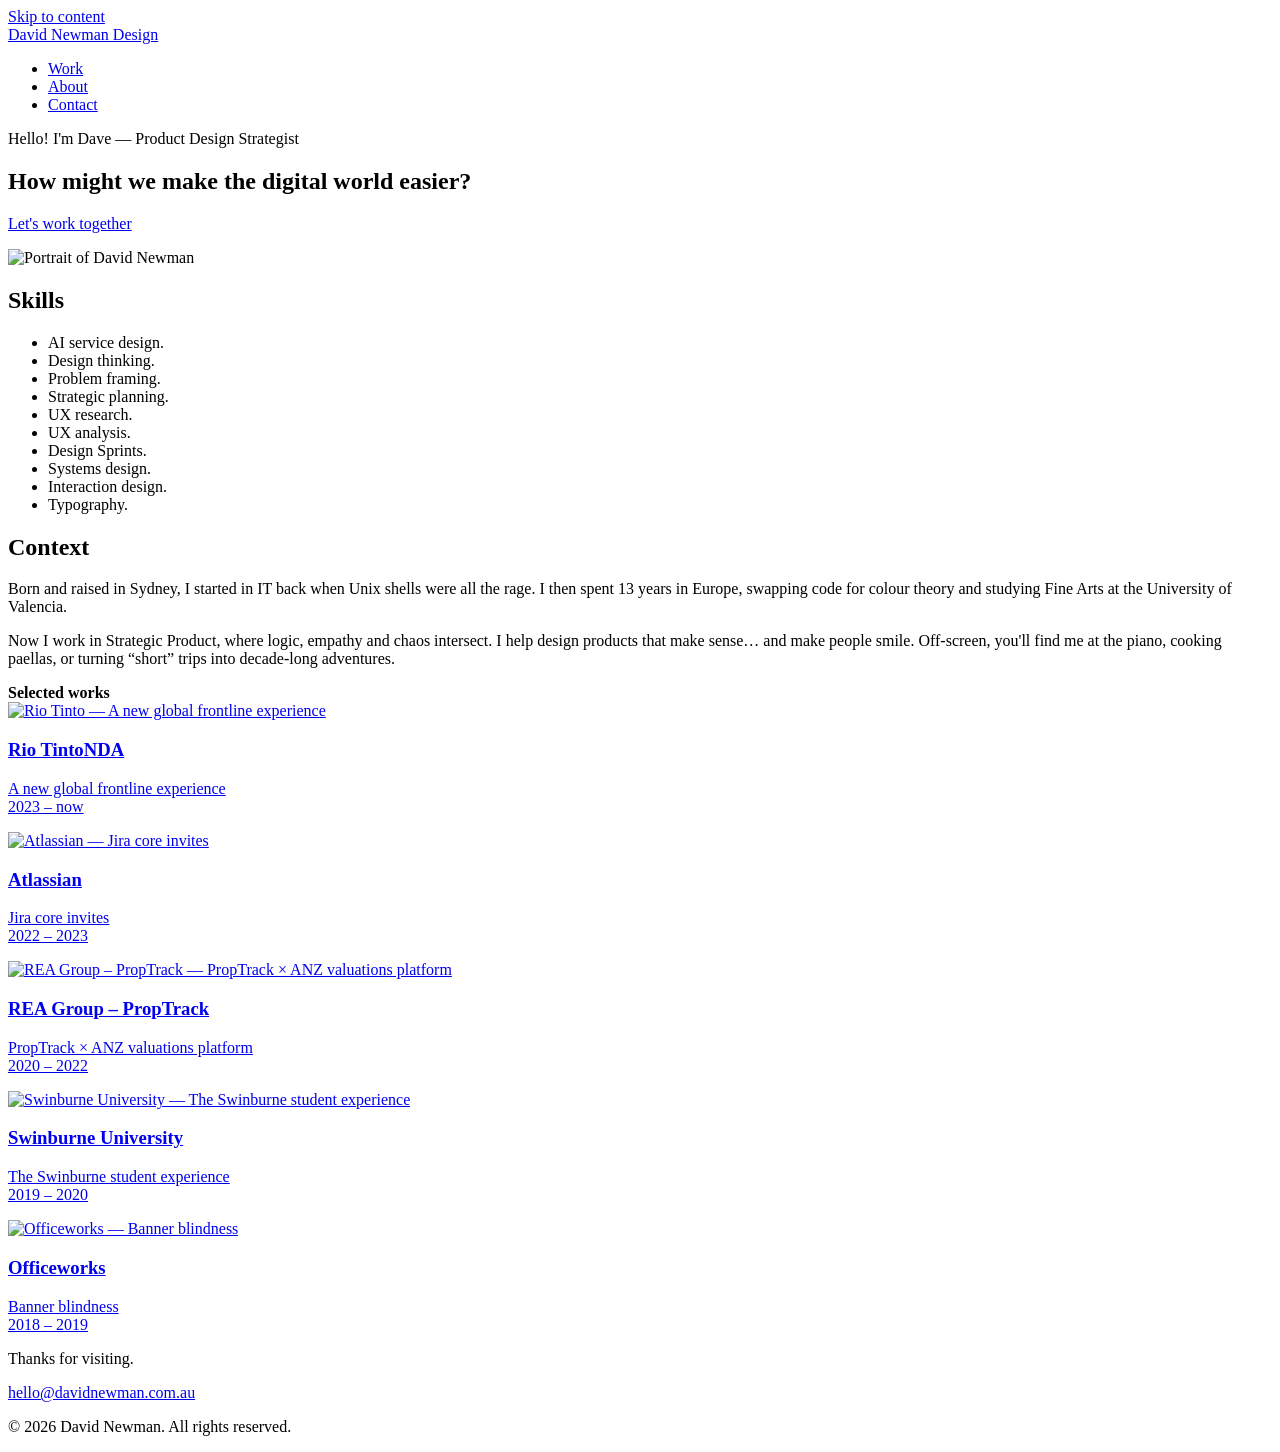
==== index.html @ 9a83dd1d "Add site root files" ====
<!doctype html>
<html lang="en-AU" class="no-js">
<head>
  <meta charset="utf-8">
  <meta name="viewport" content="width=device-width, initial-scale=1">
  <title>David Newman Design — Product Design Strategist</title>
  <meta name="description" content="Senior Product Designer specialising in complex platforms, enterprise systems and large-scale digital products.">
  <link rel="canonical" href="https://davidnewman.com.au/">
  <meta property="og:type" content="website">
  <meta property="og:title" content="David Newman Design — Product Design Strategist">
  <meta property="og:description" content="Senior Product Designer specialising in complex platforms, enterprise systems and large-scale digital products.">
  <meta property="og:url" content="https://davidnewman.com.au/">
  <meta property="og:image" content="https://davidnewman.com.au/assets/img/og-default.jpg">
  <meta name="twitter:card" content="summary_large_image">
  <meta name="theme-color" content="#ffffff">
  <link rel="manifest" href="/manifest.webmanifest">
  <link rel="icon" href="/assets/icons/favicon.svg" type="image/svg+xml">
  <link rel="apple-touch-icon" href="/assets/icons/icon-192.png">
  <link rel="preload" href="/assets/fonts/CircularStd-Medium.woff2" as="font" type="font/woff2" crossorigin>
  <link rel="stylesheet" href="/assets/css/styles.css">
  <script src="/assets/js/main.js" defer></script>
</head>
<body>
  <a class="skip-link" href="#main">Skip to content</a>
  <header class="site-header">
    <div class="container site-header__inner">
      <a class="brand" href="/">David Newman Design</a>
      <nav class="nav" aria-label="Main">
        <ul>
        <li><a href="/work/">Work</a></li>
        <li><a href="/about/">About</a></li>
        <li><a href="/contact/">Contact</a></li>
        </ul>
      </nav>
    </div>
  </header>

  <main id="main">
    <section class="container home-hero">
      <p class="eyebrow">Hello! I'm Dave — Product Design Strategist</p>
      <h1 class="display">How might we make the digital world easier?</h1>
      <p class="home-hero__cta"><a class="cta" href="/contact/">Let's work together</a></p>
    </section>

    <section class="container section--tight">
      <div class="grid grid--aside">
        <div><img src="/assets/img/about/portrait.jpg" alt="Portrait of David Newman" loading="lazy" decoding="async" class="portrait"></div>
        <div class="grid grid--2">
          <div class="reveal">
            <h2 class="eyebrow">Skills</h2>
            <ul class="skills">
              <li>AI service design.</li><li>Design thinking.</li><li>Problem framing.</li><li>Strategic planning.</li>
              <li>UX research.</li><li>UX analysis.</li><li>Design Sprints.</li><li>Systems design.</li>
              <li>Interaction design.</li><li>Typography.</li>
            </ul>
          </div>
          <div class="reveal">
            <h2 class="eyebrow">Context</h2>
            <p class="lead">Born and raised in Sydney, I started in IT back when Unix shells were all the rage. I then spent 13 years in Europe, swapping code for colour theory and studying Fine Arts at the University of Valencia.</p>
            <p>Now I work in Strategic Product, where logic, empathy and chaos intersect. I help design products that make sense… and make people smile. Off-screen, you'll find me at the piano, cooking paellas, or turning “short” trips into decade-long adventures.</p>
          </div>
        </div>
      </div>
    </section>

    <section class="section section--inverse" aria-labelledby="selected">
      <div class="container">
        <h2 id="selected" class="display" style="font-size: var(--fs-xl); margin-bottom: var(--space-5);">Selected works</h2>
        <div class="cards">
          <a class="card reveal" href="/work/rio-tinto/">
            <div class="card__media"><img src="/assets/img/rio-tinto/cover.jpg" alt="Rio Tinto — A new global frontline experience" loading="lazy" decoding="async"></div>
            <div class="card__body">
              <h3 class="card__title">Rio Tinto<span class="badge">NDA</span></h3>
              <p class="card__meta">A new global frontline experience<br>2023 – now</p>
            </div>
          </a>
          <a class="card reveal" href="/work/atlassian/">
            <div class="card__media"><img src="/assets/img/atlassian/cover.jpg" alt="Atlassian — Jira core invites" loading="lazy" decoding="async"></div>
            <div class="card__body">
              <h3 class="card__title">Atlassian</h3>
              <p class="card__meta">Jira core invites<br>2022 – 2023</p>
            </div>
          </a>
          <a class="card reveal" href="/work/proptrack/">
            <div class="card__media"><img src="/assets/img/proptrack/cover.jpg" alt="REA Group – PropTrack — PropTrack × ANZ valuations platform" loading="lazy" decoding="async"></div>
            <div class="card__body">
              <h3 class="card__title">REA Group – PropTrack</h3>
              <p class="card__meta">PropTrack × ANZ valuations platform<br>2020 – 2022</p>
            </div>
          </a>
          <a class="card reveal" href="/work/swinburne/">
            <div class="card__media"><img src="/assets/img/swinburne/cover.jpg" alt="Swinburne University — The Swinburne student experience" loading="lazy" decoding="async"></div>
            <div class="card__body">
              <h3 class="card__title">Swinburne University</h3>
              <p class="card__meta">The Swinburne student experience<br>2019 – 2020</p>
            </div>
          </a>
          <a class="card reveal" href="/work/officeworks/">
            <div class="card__media"><img src="/assets/img/officeworks/cover.jpg" alt="Officeworks — Banner blindness" loading="lazy" decoding="async"></div>
            <div class="card__body">
              <h3 class="card__title">Officeworks</h3>
              <p class="card__meta">Banner blindness<br>2018 – 2019</p>
            </div>
          </a>
        </div>
      </div>
    </section>

  </main>

  <footer class="site-footer">
    <div class="container site-footer__inner">
      <p>Thanks for visiting.</p>
      <p><a href="mailto:hello@davidnewman.com.au">hello@davidnewman.com.au</a></p>
      <p>© <span data-year>2026</span> David Newman. All rights reserved.</p>
    </div>
  </footer>
</body>
</html>
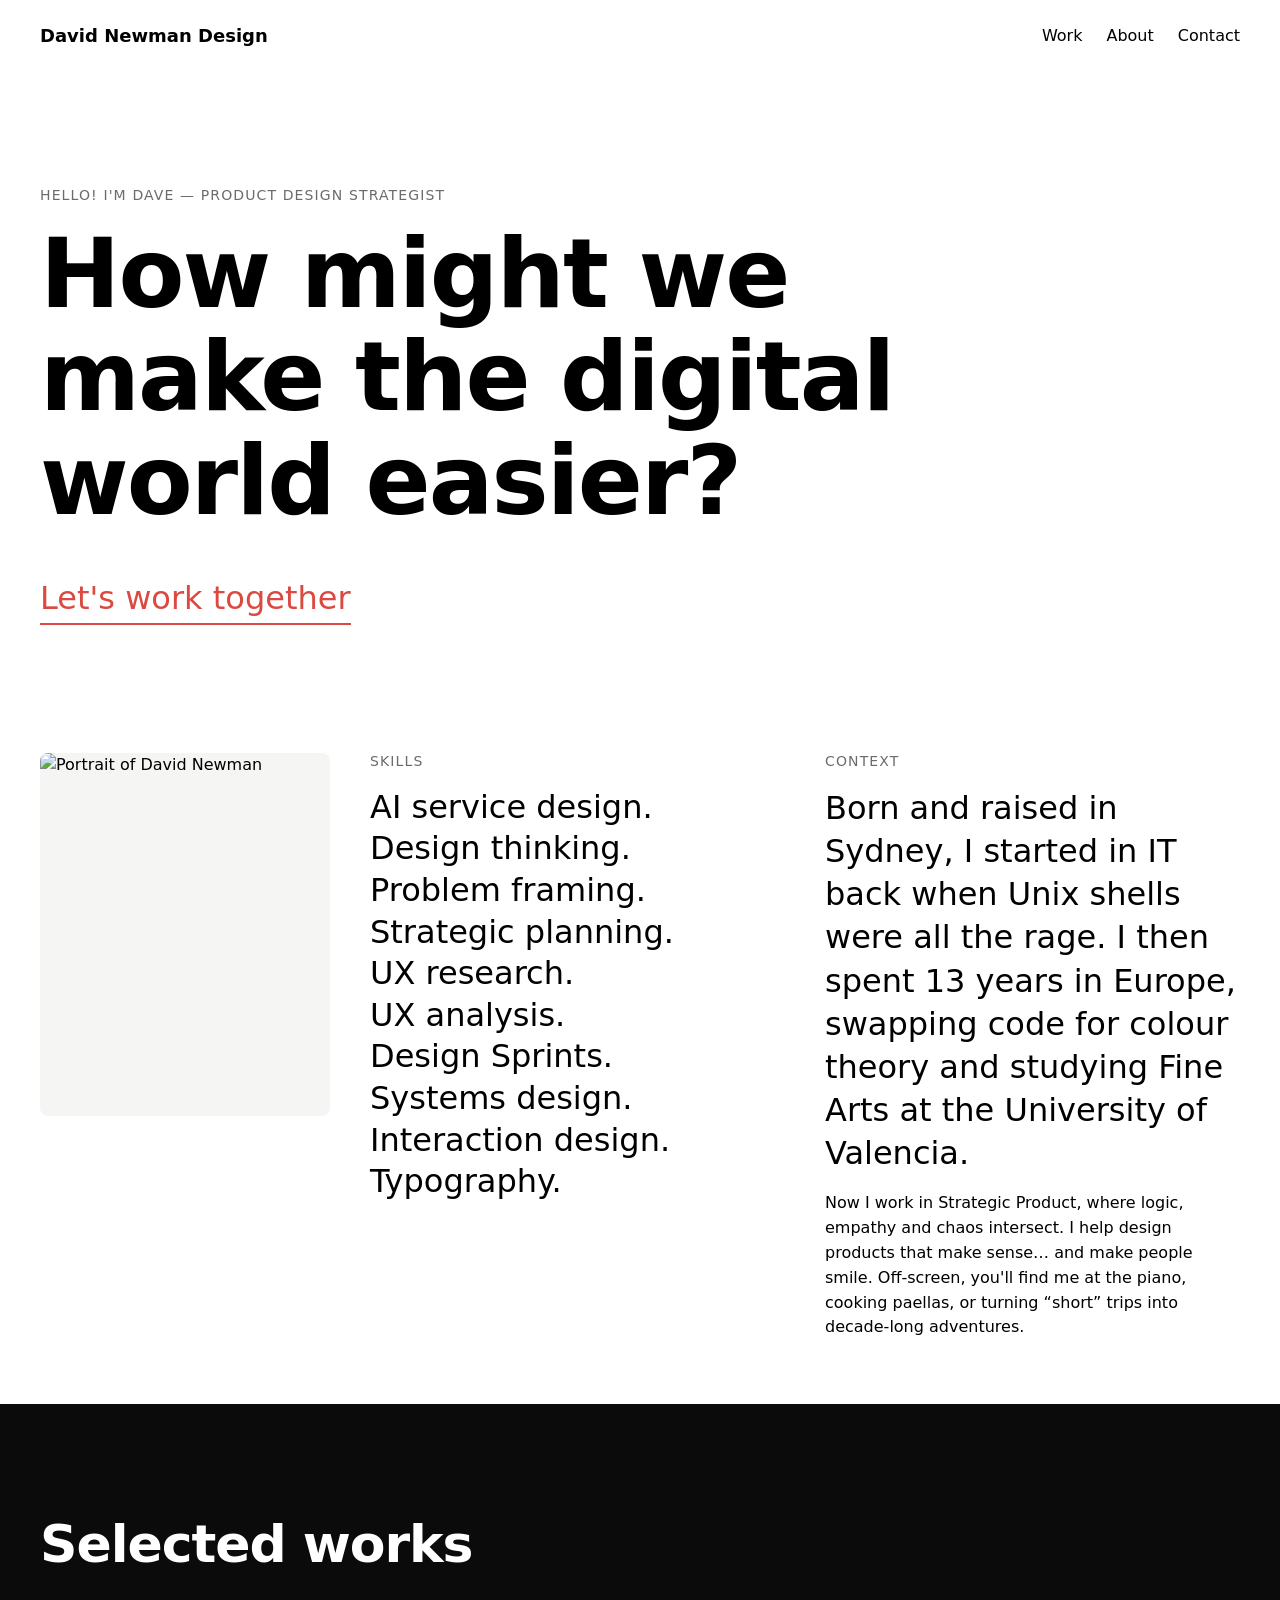
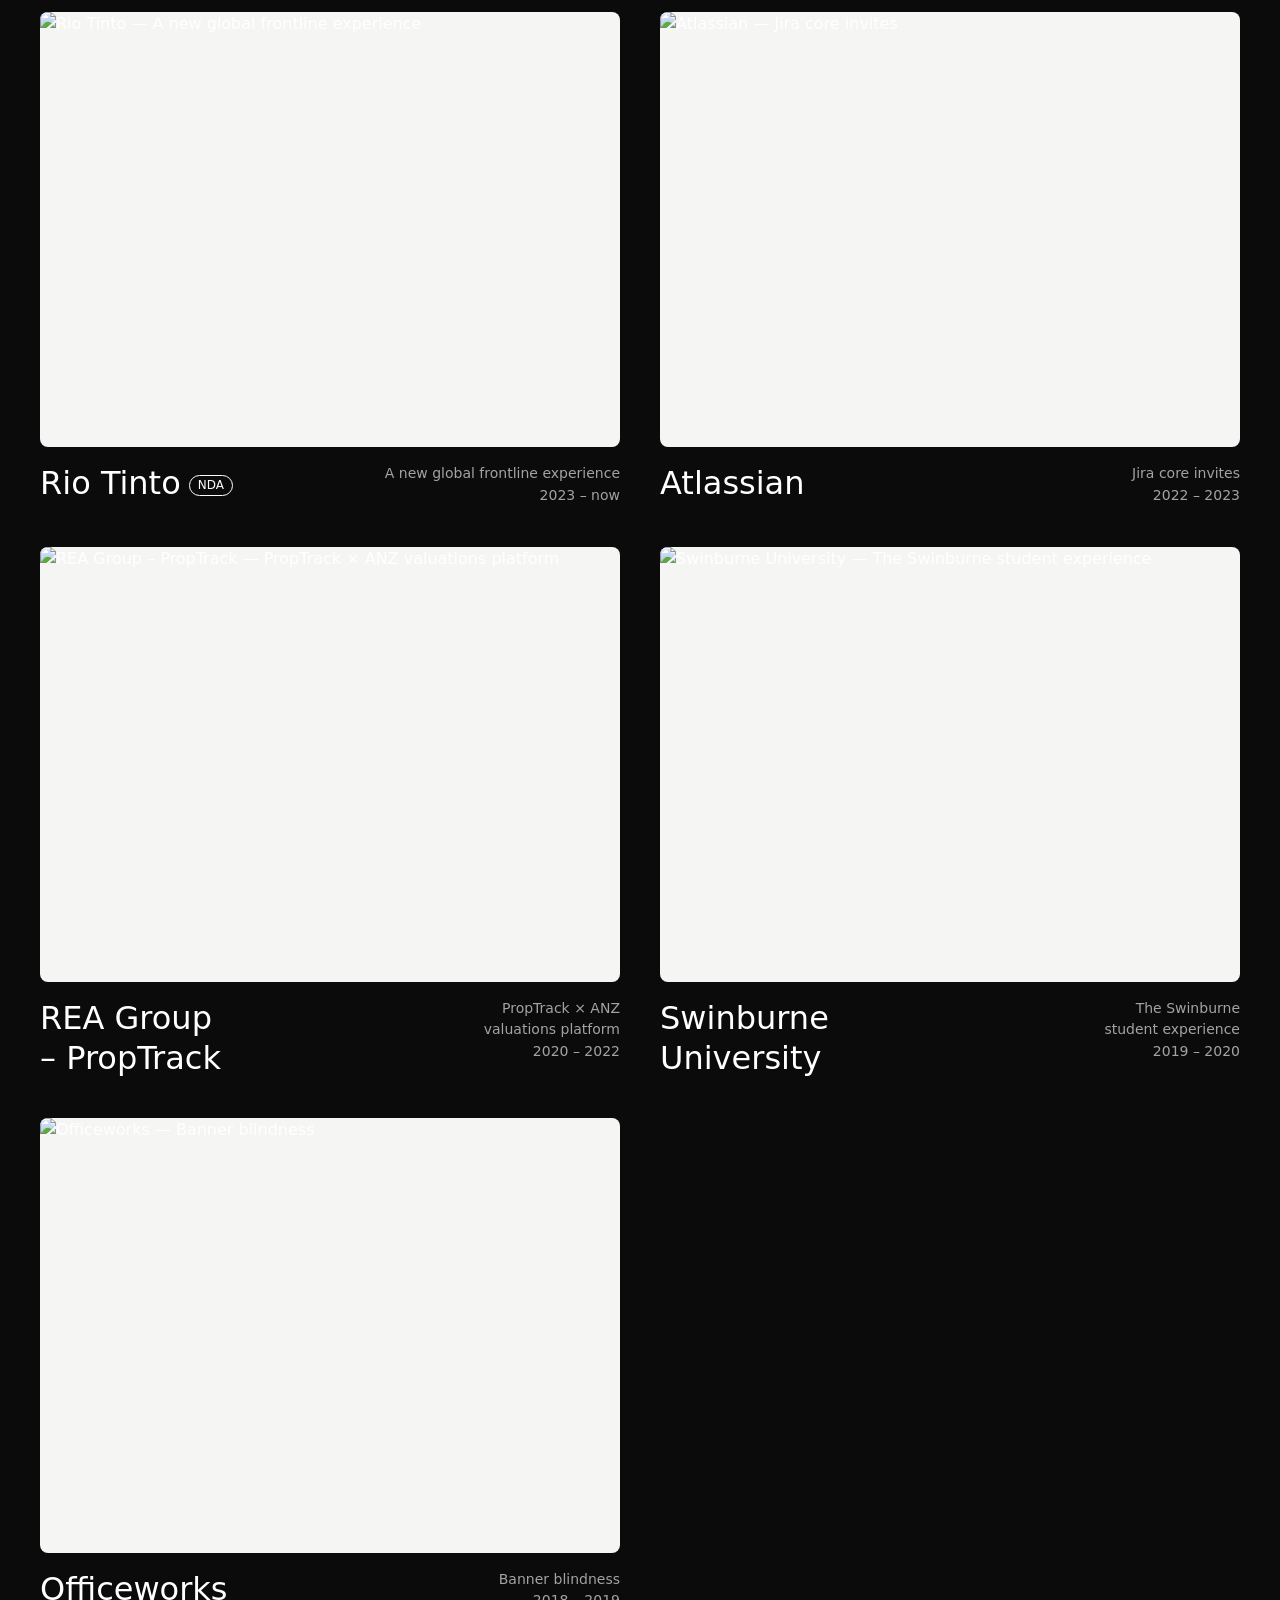
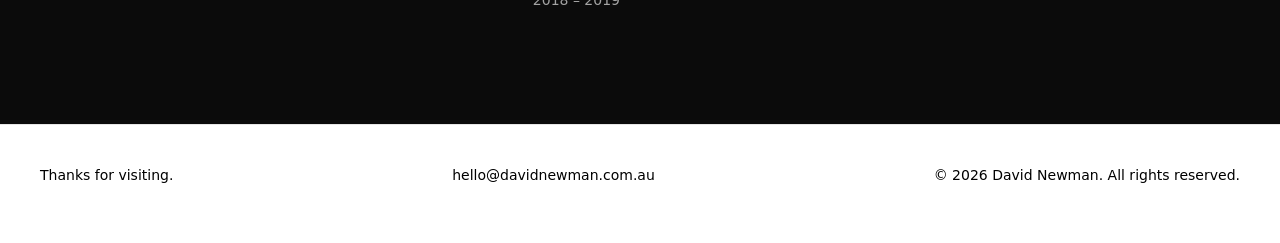
==== commit ec7931a5: "Relative paths for GitHub Pages (root files)" ====
--- a/index.html
+++ b/index.html
@@ -13,23 +13,23 @@
   <meta property="og:image" content="https://davidnewman.com.au/assets/img/og-default.jpg">
   <meta name="twitter:card" content="summary_large_image">
   <meta name="theme-color" content="#ffffff">
-  <link rel="manifest" href="/manifest.webmanifest">
-  <link rel="icon" href="/assets/icons/favicon.svg" type="image/svg+xml">
-  <link rel="apple-touch-icon" href="/assets/icons/icon-192.png">
-  <link rel="preload" href="/assets/fonts/CircularStd-Medium.woff2" as="font" type="font/woff2" crossorigin>
-  <link rel="stylesheet" href="/assets/css/styles.css">
-  <script src="/assets/js/main.js" defer></script>
+  <link rel="manifest" href="./manifest.webmanifest">
+  <link rel="icon" href="./assets/icons/favicon.svg" type="image/svg+xml">
+  <link rel="apple-touch-icon" href="./assets/icons/icon-192.png">
+  <link rel="preload" href="./assets/fonts/CircularStd-Medium.woff2" as="font" type="font/woff2" crossorigin>
+  <link rel="stylesheet" href="./assets/css/styles.css">
+  <script src="./assets/js/main.js" defer></script>
 </head>
 <body>
   <a class="skip-link" href="#main">Skip to content</a>
   <header class="site-header">
     <div class="container site-header__inner">
-      <a class="brand" href="/">David Newman Design</a>
+      <a class="brand" href="./">David Newman Design</a>
       <nav class="nav" aria-label="Main">
         <ul>
-        <li><a href="/work/">Work</a></li>
-        <li><a href="/about/">About</a></li>
-        <li><a href="/contact/">Contact</a></li>
+        <li><a href="./work/">Work</a></li>
+        <li><a href="./about/">About</a></li>
+        <li><a href="./contact/">Contact</a></li>
         </ul>
       </nav>
     </div>
@@ -39,12 +39,12 @@
     <section class="container home-hero">
       <p class="eyebrow">Hello! I'm Dave — Product Design Strategist</p>
       <h1 class="display">How might we make the digital world easier?</h1>
-      <p class="home-hero__cta"><a class="cta" href="/contact/">Let's work together</a></p>
+      <p class="home-hero__cta"><a class="cta" href="./contact/">Let's work together</a></p>
     </section>
 
     <section class="container section--tight">
       <div class="grid grid--aside">
-        <div><img src="/assets/img/about/portrait.jpg" alt="Portrait of David Newman" loading="lazy" decoding="async" class="portrait"></div>
+        <div><img src="./assets/img/about/portrait.jpg" alt="Portrait of David Newman" loading="lazy" decoding="async" class="portrait"></div>
         <div class="grid grid--2">
           <div class="reveal">
             <h2 class="eyebrow">Skills</h2>
@@ -67,36 +67,36 @@
       <div class="container">
         <h2 id="selected" class="display" style="font-size: var(--fs-xl); margin-bottom: var(--space-5);">Selected works</h2>
         <div class="cards">
-          <a class="card reveal" href="/work/rio-tinto/">
-            <div class="card__media"><img src="/assets/img/rio-tinto/cover.jpg" alt="Rio Tinto — A new global frontline experience" loading="lazy" decoding="async"></div>
+          <a class="card reveal" href="./work/rio-tinto/">
+            <div class="card__media"><img src="./assets/img/rio-tinto/cover.jpg" alt="Rio Tinto — A new global frontline experience" loading="lazy" decoding="async"></div>
             <div class="card__body">
               <h3 class="card__title">Rio Tinto<span class="badge">NDA</span></h3>
               <p class="card__meta">A new global frontline experience<br>2023 – now</p>
             </div>
           </a>
-          <a class="card reveal" href="/work/atlassian/">
-            <div class="card__media"><img src="/assets/img/atlassian/cover.jpg" alt="Atlassian — Jira core invites" loading="lazy" decoding="async"></div>
+          <a class="card reveal" href="./work/atlassian/">
+            <div class="card__media"><img src="./assets/img/atlassian/cover.jpg" alt="Atlassian — Jira core invites" loading="lazy" decoding="async"></div>
             <div class="card__body">
               <h3 class="card__title">Atlassian</h3>
               <p class="card__meta">Jira core invites<br>2022 – 2023</p>
             </div>
           </a>
-          <a class="card reveal" href="/work/proptrack/">
-            <div class="card__media"><img src="/assets/img/proptrack/cover.jpg" alt="REA Group – PropTrack — PropTrack × ANZ valuations platform" loading="lazy" decoding="async"></div>
+          <a class="card reveal" href="./work/proptrack/">
+            <div class="card__media"><img src="./assets/img/proptrack/cover.jpg" alt="REA Group – PropTrack — PropTrack × ANZ valuations platform" loading="lazy" decoding="async"></div>
             <div class="card__body">
               <h3 class="card__title">REA Group – PropTrack</h3>
               <p class="card__meta">PropTrack × ANZ valuations platform<br>2020 – 2022</p>
             </div>
           </a>
-          <a class="card reveal" href="/work/swinburne/">
-            <div class="card__media"><img src="/assets/img/swinburne/cover.jpg" alt="Swinburne University — The Swinburne student experience" loading="lazy" decoding="async"></div>
+          <a class="card reveal" href="./work/swinburne/">
+            <div class="card__media"><img src="./assets/img/swinburne/cover.jpg" alt="Swinburne University — The Swinburne student experience" loading="lazy" decoding="async"></div>
             <div class="card__body">
               <h3 class="card__title">Swinburne University</h3>
               <p class="card__meta">The Swinburne student experience<br>2019 – 2020</p>
             </div>
           </a>
-          <a class="card reveal" href="/work/officeworks/">
-            <div class="card__media"><img src="/assets/img/officeworks/cover.jpg" alt="Officeworks — Banner blindness" loading="lazy" decoding="async"></div>
+          <a class="card reveal" href="./work/officeworks/">
+            <div class="card__media"><img src="./assets/img/officeworks/cover.jpg" alt="Officeworks — Banner blindness" loading="lazy" decoding="async"></div>
             <div class="card__body">
               <h3 class="card__title">Officeworks</h3>
               <p class="card__meta">Banner blindness<br>2018 – 2019</p>
--- a/assets/css/styles.css
+++ b/assets/css/styles.css
@@ -0,0 +1,240 @@
+/* ==========================================================================
+   David Newman Design — styles
+   1. Fonts  2. Tokens  3. Base  4. Layout  5. Components  6. Pages  7. Motion
+   ========================================================================== */
+
+/* 1. Fonts ---------------------------------------------------------------- */
+@font-face { font-family: "CircularStd"; src: url("/assets/fonts/CircularStd-Book.woff2") format("woff2"); font-weight: 400; font-style: normal; font-display: swap; }
+@font-face { font-family: "CircularStd"; src: url("/assets/fonts/CircularStd-BookItalic.woff2") format("woff2"); font-weight: 400; font-style: italic; font-display: swap; }
+@font-face { font-family: "CircularStd"; src: url("/assets/fonts/CircularStd-Medium.woff2") format("woff2"); font-weight: 500; font-style: normal; font-display: swap; }
+@font-face { font-family: "CircularStd"; src: url("/assets/fonts/CircularStd-Bold.woff2") format("woff2"); font-weight: 700; font-style: normal; font-display: swap; }
+@font-face { font-family: "CircularStd"; src: url("/assets/fonts/CircularStd-Black.woff2") format("woff2"); font-weight: 900; font-style: normal; font-display: swap; }
+
+/* 2. Tokens --------------------------------------------------------------- */
+:root {
+  /* colour */
+  --color-bg: #ffffff;
+  --color-fg: #000000;
+  --color-muted: #6b6b6b;
+  --color-line: #e6e6e6;
+  --color-surface: #f5f5f4;
+  --color-inverse-bg: #0b0b0b;
+  --color-inverse-fg: #ffffff;
+  --color-accent: #db4a41;
+
+  /* type */
+  --font-sans: "CircularStd", ui-sans-serif, system-ui, -apple-system, "Segoe UI", Roboto, Helvetica, Arial, sans-serif;
+  --fs-xs: 0.875rem;
+  --fs-sm: 1rem;
+  --fs-md: clamp(1.125rem, 1rem + 0.4vw, 1.375rem);
+  --fs-lg: clamp(1.5rem, 1.2rem + 1vw, 2rem);
+  --fs-xl: clamp(2rem, 1.4rem + 2.4vw, 3.25rem);
+  --fs-display: clamp(2.75rem, 1.2rem + 6vw, 6.25rem);
+  --lh-tight: 1.08;
+  --lh-snug: 1.25;
+  --lh-body: 1.55;
+
+  /* space */
+  --space-1: 0.25rem;
+  --space-2: 0.5rem;
+  --space-3: 1rem;
+  --space-4: 1.5rem;
+  --space-5: 2.5rem;
+  --space-6: 4rem;
+  --space-7: clamp(4rem, 3rem + 5vw, 8rem);
+  --gutter: clamp(1rem, 0.5rem + 2.5vw, 2.5rem);
+  --max-width: 90rem;
+  --measure: 46rem;
+
+  /* shape & motion */
+  --radius: 0.5rem;
+  --ease-out: cubic-bezier(0.22, 1, 0.36, 1);
+  --dur: 600ms;
+}
+
+/* 3. Base ----------------------------------------------------------------- */
+*, *::before, *::after { box-sizing: border-box; }
+html { -webkit-text-size-adjust: 100%; text-size-adjust: 100%; scroll-behavior: smooth; }
+body {
+  margin: 0;
+  font-family: var(--font-sans);
+  font-size: var(--fs-sm);
+  line-height: var(--lh-body);
+  color: var(--color-fg);
+  background: var(--color-bg);
+  -webkit-font-smoothing: antialiased;
+}
+img, svg, video { display: block; max-width: 100%; height: auto; }
+img { background: var(--color-surface); }
+h1, h2, h3, h4 { margin: 0; font-weight: 500; line-height: var(--lh-snug); text-wrap: balance; }
+p { margin: 0 0 var(--space-3); text-wrap: pretty; }
+p:last-child { margin-bottom: 0; }
+a { color: inherit; text-underline-offset: 0.2em; }
+a:hover { color: var(--color-accent); }
+:focus-visible { outline: 2px solid var(--color-accent); outline-offset: 3px; }
+ul { padding-left: 1.2em; }
+
+.skip-link {
+  position: absolute; left: var(--space-3); top: -4rem; z-index: 100;
+  padding: var(--space-2) var(--space-3); background: var(--color-fg); color: var(--color-bg);
+}
+.skip-link:focus { top: var(--space-3); }
+.visually-hidden {
+  position: absolute !important; width: 1px; height: 1px; overflow: hidden;
+  clip: rect(0 0 0 0); white-space: nowrap;
+}
+
+/* 4. Layout --------------------------------------------------------------- */
+.container { width: 100%; max-width: var(--max-width); margin-inline: auto; padding-inline: var(--gutter); }
+.section { padding-block: var(--space-7); }
+.section--tight { padding-block: var(--space-6); }
+.section--inverse { background: var(--color-inverse-bg); color: var(--color-inverse-fg); }
+.grid { display: grid; gap: var(--space-5); }
+@media (min-width: 48rem) {
+  .grid--2 { grid-template-columns: repeat(2, 1fr); }
+  .grid--3 { grid-template-columns: repeat(3, 1fr); }
+  .grid--aside { grid-template-columns: minmax(12rem, 1fr) 3fr; }
+}
+.stack > * + * { margin-top: var(--space-4); }
+
+/* 5. Components ----------------------------------------------------------- */
+/* header */
+.site-header {
+  position: sticky; top: 0; z-index: 50;
+  background: color-mix(in srgb, var(--color-bg) 88%, transparent);
+  backdrop-filter: saturate(1.4) blur(10px);
+  border-bottom: 1px solid transparent;
+  transition: border-color 200ms;
+}
+.site-header.is-scrolled { border-bottom-color: var(--color-line); }
+.site-header__inner { display: flex; align-items: center; justify-content: space-between; min-height: 4.5rem; }
+.brand { font-weight: 700; text-decoration: none; font-size: 1.125rem; }
+.nav ul { display: flex; gap: var(--space-4); list-style: none; margin: 0; padding: 0; }
+.nav a { text-decoration: none; font-weight: 500; }
+.nav a[aria-current="page"] { color: var(--color-accent); }
+.brand { white-space: nowrap; }
+@media (max-width: 30rem) {
+  .brand { font-size: 1rem; }
+  .nav ul { gap: var(--space-3); }
+  .nav a { font-size: 0.9375rem; }
+}
+@media (max-width: 47.99rem) {
+  .cs-toc { position: static; border-bottom: 1px solid var(--color-line); padding-bottom: var(--space-4); }
+  .cs-toc ol { grid-auto-flow: column; justify-content: start; gap: var(--space-4); }
+}
+
+/* footer */
+.site-footer { border-top: 1px solid var(--color-line); padding-block: var(--space-5); font-size: var(--fs-xs); }
+.site-footer__inner { display: flex; flex-wrap: wrap; gap: var(--space-3); justify-content: space-between; }
+.site-footer a { text-decoration: none; }
+
+/* text */
+.eyebrow { font-size: var(--fs-xs); text-transform: uppercase; letter-spacing: 0.08em; color: var(--color-muted); margin-bottom: var(--space-3); }
+.section--inverse .eyebrow { color: #a3a3a3; }
+.display { font-size: var(--fs-display); font-weight: 700; line-height: var(--lh-tight); letter-spacing: -0.02em; }
+.lead { font-size: var(--fs-lg); line-height: 1.35; max-width: 52rem; }
+.prose { max-width: var(--measure); font-size: var(--fs-md); }
+.prose h3 { font-size: var(--fs-lg); margin-bottom: var(--space-3); }
+.prose ul { margin: 0 0 var(--space-3); }
+.cta { display: inline-block; font-size: var(--fs-lg); font-weight: 500; color: var(--color-accent); text-decoration: none; border-bottom: 2px solid currentColor; }
+.cta:hover { color: var(--color-fg); }
+.button {
+  display: inline-flex; align-items: center; gap: var(--space-2);
+  padding: 0.85rem 1.4rem; border-radius: 999px; border: 0;
+  background: var(--color-fg); color: var(--color-bg);
+  font: inherit; font-weight: 500; text-decoration: none; cursor: pointer;
+}
+.button:hover { background: var(--color-accent); color: #fff; }
+
+/* project cards */
+.cards { display: grid; gap: var(--space-5); }
+@media (min-width: 48rem) { .cards { grid-template-columns: repeat(2, 1fr); } }
+.card { display: block; text-decoration: none; }
+.card__media { overflow: hidden; border-radius: var(--radius); aspect-ratio: 4 / 3; }
+.card__media img { width: 100%; height: 100%; object-fit: cover; transition: transform var(--dur) var(--ease-out); }
+.card:hover .card__media img { transform: scale(1.04); }
+.card__body { display: flex; justify-content: space-between; gap: var(--space-3); padding-top: var(--space-3); }
+.card__title { font-size: var(--fs-lg); }
+.card__meta { color: var(--color-muted); font-size: var(--fs-xs); text-align: right; }
+.section--inverse .card__meta { color: #a3a3a3; }
+.card:hover .card__title { color: var(--color-accent); }
+.badge { display: inline-block; font-size: 0.75rem; padding: 0.15rem 0.5rem; border: 1px solid currentColor; border-radius: 999px; margin-left: var(--space-2); vertical-align: middle; }
+
+/* skills list */
+.skills { list-style: none; padding: 0; margin: 0; font-size: var(--fs-lg); line-height: 1.3; }
+
+/* case study */
+.cs-hero { padding-block: var(--space-6) var(--space-5); }
+.cs-hero__title { font-size: var(--fs-xl); font-weight: 700; letter-spacing: -0.01em; margin-bottom: var(--space-4); }
+.cs-meta { display: grid; gap: var(--space-4); margin-top: var(--space-5); padding-top: var(--space-4); border-top: 1px solid var(--color-line); }
+@media (min-width: 48rem) { .cs-meta { grid-template-columns: repeat(3, 1fr); } }
+.cs-meta dt { font-size: var(--fs-xs); color: var(--color-muted); text-transform: uppercase; letter-spacing: 0.08em; }
+.cs-meta dd { margin: var(--space-1) 0 0; }
+.cs-cover img { width: 100%; border-radius: var(--radius); }
+.cs-toc { position: sticky; top: 5rem; align-self: start; }
+.cs-toc ol { list-style: none; padding: 0; margin: 0; display: grid; gap: var(--space-2); }
+.cs-toc a { text-decoration: none; color: var(--color-muted); }
+.cs-toc a:hover, .cs-toc a.is-active { color: var(--color-fg); }
+.cs-section { scroll-margin-top: 6rem; }
+.cs-section + .cs-section { margin-top: var(--space-7); }
+.cs-section > h2 { font-size: var(--fs-xl); margin-bottom: var(--space-4); }
+.figure { margin: var(--space-5) 0; }
+.figure img { width: 100%; border-radius: var(--radius); }
+.figure figcaption { font-size: var(--fs-xs); color: var(--color-muted); margin-top: var(--space-2); }
+.gallery { display: grid; gap: var(--space-3); margin: var(--space-5) 0; grid-template-columns: repeat(auto-fill, minmax(min(100%, 16rem), 1fr)); }
+.gallery img { width: 100%; aspect-ratio: 4 / 3; object-fit: cover; border-radius: var(--radius); }
+.gallery--contain img { object-fit: contain; background: var(--color-surface); }
+.callouts { display: grid; gap: var(--space-4); margin: var(--space-5) 0; }
+@media (min-width: 48rem) { .callouts { grid-template-columns: repeat(2, 1fr); } }
+.callout { padding: var(--space-4); background: var(--color-surface); border-radius: var(--radius); }
+.callout h3 { font-size: var(--fs-md); margin-bottom: var(--space-2); }
+.metrics { display: grid; gap: var(--space-4); margin: var(--space-5) 0; grid-template-columns: repeat(auto-fit, minmax(12rem, 1fr)); }
+.metric { padding: var(--space-4); border-top: 2px solid var(--color-fg); }
+.metric__value { display: block; font-size: var(--fs-xl); font-weight: 700; line-height: 1; }
+.metric__label { display: block; margin-top: var(--space-2); color: var(--color-muted); }
+.metric-group h3 { font-size: var(--fs-md); margin-bottom: var(--space-2); }
+.next-project { display: grid; gap: var(--space-5); }
+@media (min-width: 48rem) { .next-project { grid-template-columns: repeat(2, 1fr); } }
+
+/* timeline (résumé) */
+.timeline { list-style: none; padding: 0; margin: 0; }
+.timeline > li { display: grid; gap: var(--space-3); padding-block: var(--space-5); border-top: 1px solid var(--color-line); }
+@media (min-width: 48rem) { .timeline > li { grid-template-columns: 10rem 1fr; gap: var(--space-5); } }
+.timeline__when { color: var(--color-muted); }
+.timeline h3 { font-size: var(--fs-lg); }
+.timeline__org { color: var(--color-muted); margin-bottom: var(--space-3); }
+.plain-list { list-style: none; padding: 0; margin: 0; display: grid; gap: var(--space-3); }
+
+/* forms */
+.form { display: grid; gap: var(--space-4); max-width: 36rem; }
+.field { display: grid; gap: var(--space-2); }
+.field label { font-weight: 500; }
+.field input, .field textarea {
+  font: inherit; padding: 0.8rem 1rem; border: 1px solid #c8c8c8; border-radius: var(--radius); background: #fff;
+}
+.field textarea { min-height: 9rem; resize: vertical; }
+.hp { position: absolute; left: -9999px; }
+
+/* NDA notice */
+.nda { padding: var(--space-5); border: 1px solid var(--color-line); border-radius: var(--radius); max-width: var(--measure); }
+
+/* 6. Pages ---------------------------------------------------------------- */
+.home-hero { padding-block: var(--space-7) var(--space-6); }
+.home-hero .display { max-width: 18ch; }
+.home-hero__cta { margin-top: var(--space-5); }
+.portrait { border-radius: var(--radius); width: 100%; max-width: 28rem; aspect-ratio: 4 / 5; object-fit: cover; }
+
+/* 7. Motion --------------------------------------------------------------- */
+@view-transition { navigation: auto; }
+::view-transition-old(root), ::view-transition-new(root) { animation-duration: 280ms; }
+
+.reveal { opacity: 0; transform: translateY(1.5rem); transition: opacity var(--dur) var(--ease-out), transform var(--dur) var(--ease-out); }
+.reveal.is-visible { opacity: 1; transform: none; }
+.no-js .reveal { opacity: 1; transform: none; }
+
+@media (prefers-reduced-motion: reduce) {
+  html { scroll-behavior: auto; }
+  .reveal { opacity: 1; transform: none; transition: none; }
+  .card__media img { transition: none; }
+  @view-transition { navigation: none; }
+}
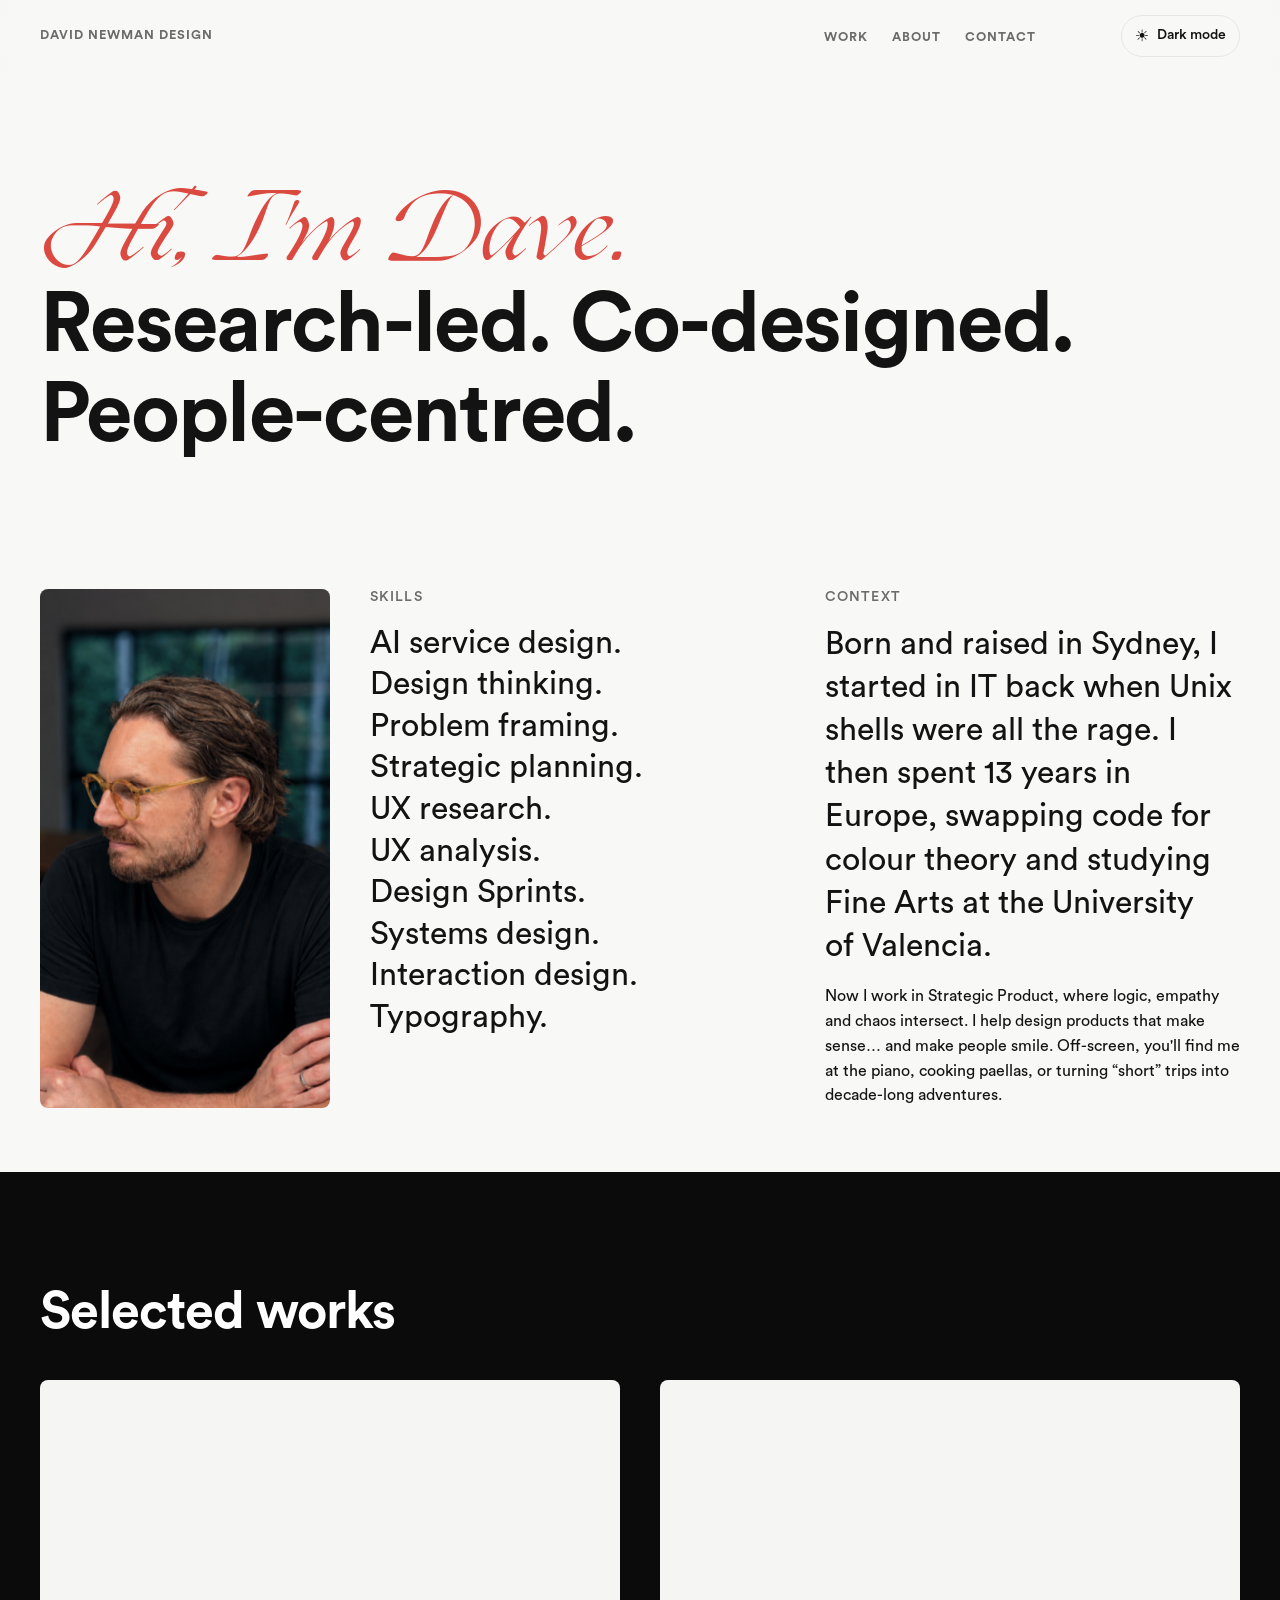
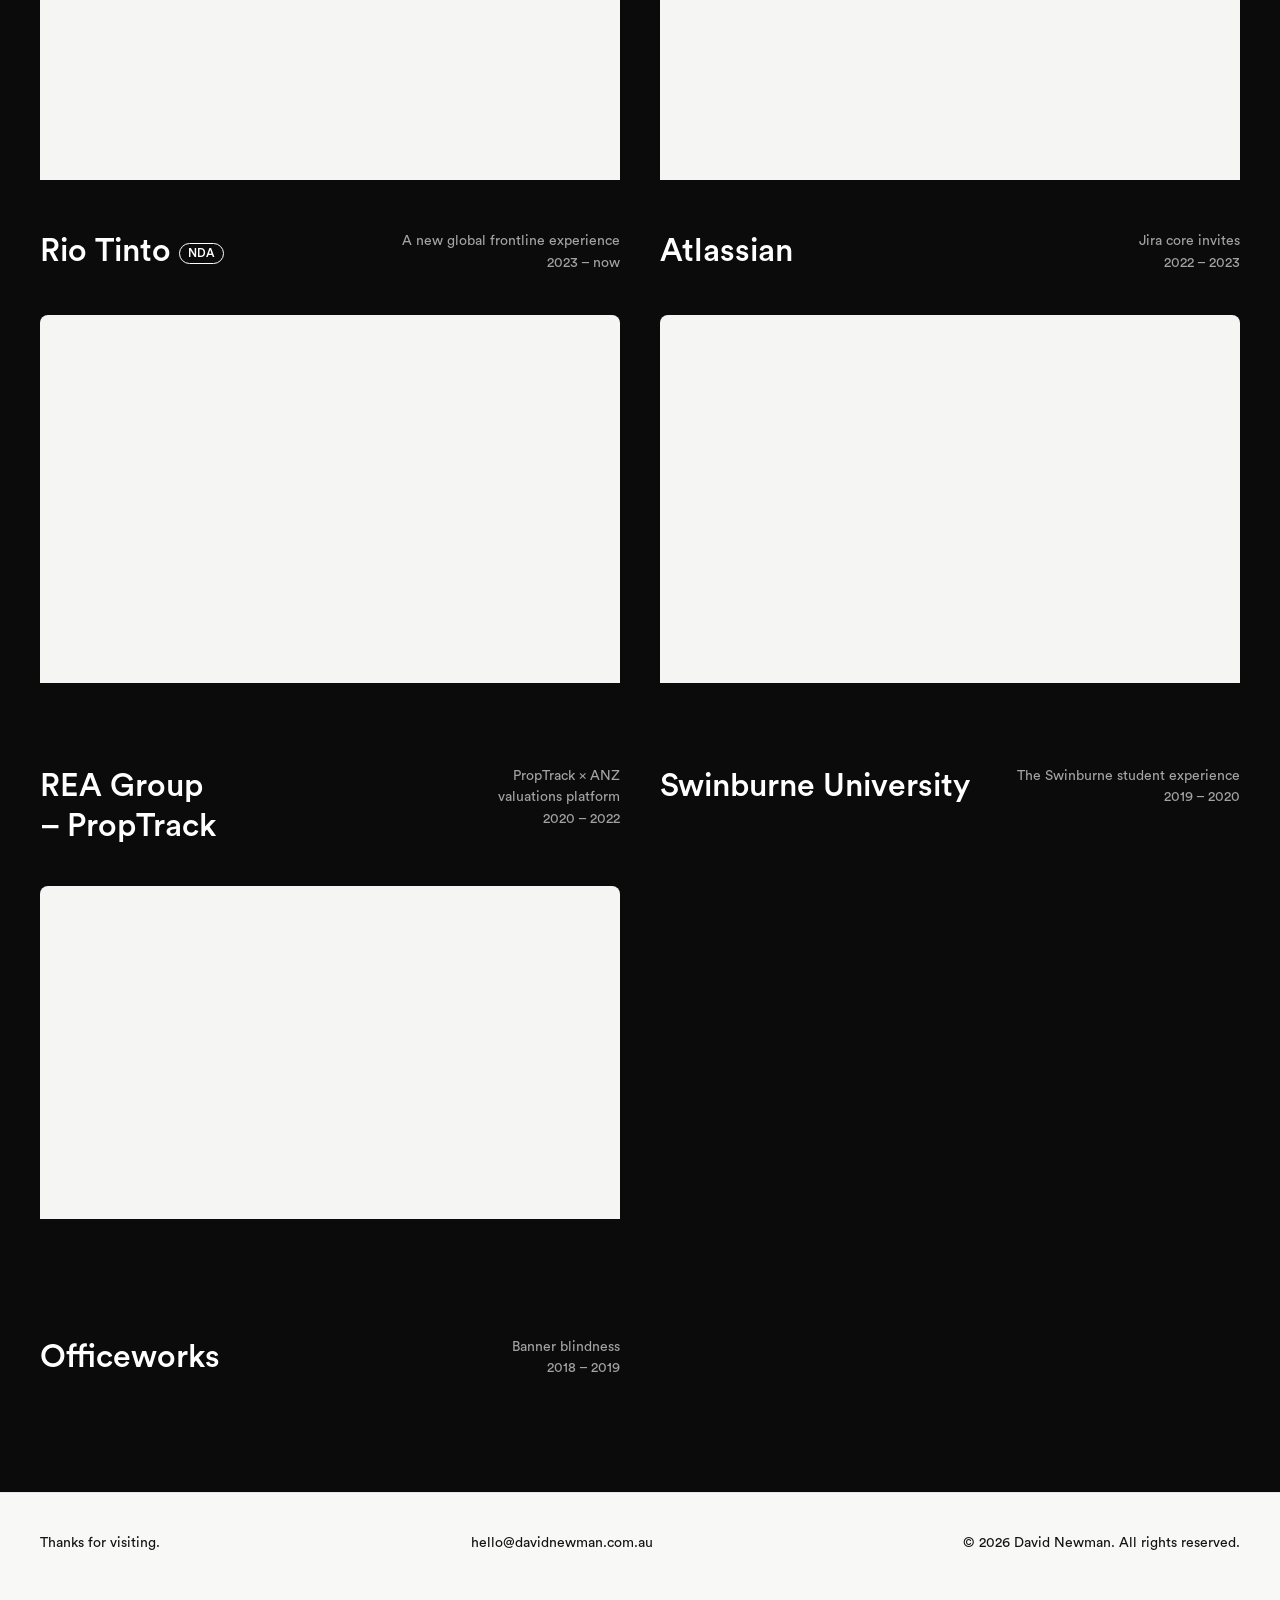
==== commit 71e253e4: "Update site styling and parallax" ====
--- a/index.html
+++ b/index.html
@@ -37,14 +37,16 @@
 
   <main id="main">
     <section class="container home-hero">
-      <p class="eyebrow">Hello! I'm Dave — Product Design Strategist</p>
-      <h1 class="display">How might we make the digital world easier?</h1>
-      <p class="home-hero__cta"><a class="cta" href="./contact/">Let's work together</a></p>
+      <!-- <p class="eyebrow">Hello! I'm Dave — Product Design Strategist</p> -->
+      <h1 class="display"><span class="expressive accent">Hi, I'm Dave.</span><br>Research-led. Co-designed.<br>People-centred.</h1>
+      <!-- <p class="home-hero__cta"><a class="cta" href="./contact/">Let's work together</a></p> -->
     </section>
 
     <section class="container section--tight">
       <div class="grid grid--aside">
-        <div><img src="./assets/img/about/portrait.jpg" alt="Portrait of David Newman" loading="lazy" decoding="async" class="portrait"></div>
+        <div class="parallax portrait-frame">
+          <img src="./assets/img/Profile-inverse.jpg" alt="Portrait of David Newman" loading="lazy" decoding="async" class="portrait parallax__media">
+        </div>
         <div class="grid grid--2">
           <div class="reveal">
             <h2 class="eyebrow">Skills</h2>
@@ -68,35 +70,35 @@
         <h2 id="selected" class="display" style="font-size: var(--fs-xl); margin-bottom: var(--space-5);">Selected works</h2>
         <div class="cards">
           <a class="card reveal" href="./work/rio-tinto/">
-            <div class="card__media"><img src="./assets/img/rio-tinto/cover.jpg" alt="Rio Tinto — A new global frontline experience" loading="lazy" decoding="async"></div>
+            <div class="card__media parallax"><img class="parallax__media" src="./assets/img/rio-tinto/cover.jpg" alt="Rio Tinto — A new global frontline experience" loading="lazy" decoding="async"></div>
             <div class="card__body">
               <h3 class="card__title">Rio Tinto<span class="badge">NDA</span></h3>
               <p class="card__meta">A new global frontline experience<br>2023 – now</p>
             </div>
           </a>
           <a class="card reveal" href="./work/atlassian/">
-            <div class="card__media"><img src="./assets/img/atlassian/cover.jpg" alt="Atlassian — Jira core invites" loading="lazy" decoding="async"></div>
+            <div class="card__media parallax"><img class="parallax__media" src="./assets/img/atlassian/cover.jpg" alt="Atlassian — Jira core invites" loading="lazy" decoding="async"></div>
             <div class="card__body">
               <h3 class="card__title">Atlassian</h3>
               <p class="card__meta">Jira core invites<br>2022 – 2023</p>
             </div>
           </a>
           <a class="card reveal" href="./work/proptrack/">
-            <div class="card__media"><img src="./assets/img/proptrack/cover.jpg" alt="REA Group – PropTrack — PropTrack × ANZ valuations platform" loading="lazy" decoding="async"></div>
+            <div class="card__media parallax"><img class="parallax__media" src="./assets/img/proptrack/cover.jpg" alt="REA Group – PropTrack — PropTrack × ANZ valuations platform" loading="lazy" decoding="async"></div>
             <div class="card__body">
               <h3 class="card__title">REA Group – PropTrack</h3>
               <p class="card__meta">PropTrack × ANZ valuations platform<br>2020 – 2022</p>
             </div>
           </a>
           <a class="card reveal" href="./work/swinburne/">
-            <div class="card__media"><img src="./assets/img/swinburne/cover.jpg" alt="Swinburne University — The Swinburne student experience" loading="lazy" decoding="async"></div>
+            <div class="card__media parallax"><img class="parallax__media" src="./assets/img/swinburne/cover.jpg" alt="Swinburne University — The Swinburne student experience" loading="lazy" decoding="async"></div>
             <div class="card__body">
               <h3 class="card__title">Swinburne University</h3>
               <p class="card__meta">The Swinburne student experience<br>2019 – 2020</p>
             </div>
           </a>
           <a class="card reveal" href="./work/officeworks/">
-            <div class="card__media"><img src="./assets/img/officeworks/cover.jpg" alt="Officeworks — Banner blindness" loading="lazy" decoding="async"></div>
+            <div class="card__media parallax"><img class="parallax__media" src="./assets/img/officeworks/cover.jpg" alt="Officeworks — Banner blindness" loading="lazy" decoding="async"></div>
             <div class="card__body">
               <h3 class="card__title">Officeworks</h3>
               <p class="card__meta">Banner blindness<br>2018 – 2019</p>
--- a/assets/css/styles.css
+++ b/assets/css/styles.css
@@ -4,17 +4,22 @@
    ========================================================================== */
 
 /* 1. Fonts ---------------------------------------------------------------- */
-@font-face { font-family: "CircularStd"; src: url("/assets/fonts/CircularStd-Book.woff2") format("woff2"); font-weight: 400; font-style: normal; font-display: swap; }
-@font-face { font-family: "CircularStd"; src: url("/assets/fonts/CircularStd-BookItalic.woff2") format("woff2"); font-weight: 400; font-style: italic; font-display: swap; }
-@font-face { font-family: "CircularStd"; src: url("/assets/fonts/CircularStd-Medium.woff2") format("woff2"); font-weight: 500; font-style: normal; font-display: swap; }
-@font-face { font-family: "CircularStd"; src: url("/assets/fonts/CircularStd-Bold.woff2") format("woff2"); font-weight: 700; font-style: normal; font-display: swap; }
-@font-face { font-family: "CircularStd"; src: url("/assets/fonts/CircularStd-Black.woff2") format("woff2"); font-weight: 900; font-style: normal; font-display: swap; }
+@font-face { font-family: "CircularStd"; src: url("../fonts/CircularStd-Book.woff2") format("woff2"); font-weight: 400; font-style: normal; font-display: swap; }
+@font-face { font-family: "CircularStd"; src: url("../fonts/CircularStd-BookItalic.woff2") format("woff2"); font-weight: 400; font-style: italic; font-display: swap; }
+@font-face { font-family: "CircularStd"; src: url("../fonts/CircularStd-Medium.woff2") format("woff2"); font-weight: 500; font-style: normal; font-display: swap; }
+@font-face { font-family: "CircularStd"; src: url("../fonts/CircularStd-Bold.woff2") format("woff2"); font-weight: 700; font-style: normal; font-display: swap; }
+@font-face { font-family: "CircularStd"; src: url("../fonts/CircularStd-Black.woff2") format("woff2"); font-weight: 900; font-style: normal; font-display: swap; }
+@font-face { font-family: "Ogg"; src: url("../fonts/Ogg-Regular.woff2") format("woff2"); font-weight: 400; font-style: normal; font-display: swap; }
+@font-face { font-family: "Ogg"; src: url("../fonts/Ogg-Italic.woff2") format("woff2"); font-weight: 400; font-style: italic; font-display: swap; }
 
 /* 2. Tokens --------------------------------------------------------------- */
 :root {
+  color-scheme: light;
+
   /* colour */
-  --color-bg: #ffffff;
-  --color-fg: #000000;
+  --color-bg: #f8f8f6;
+  --color-fg: #131313;
+  --color-body: #1a1a1a;
   --color-muted: #6b6b6b;
   --color-line: #e6e6e6;
   --color-surface: #f5f5f4;
@@ -24,12 +29,13 @@
 
   /* type */
   --font-sans: "CircularStd", ui-sans-serif, system-ui, -apple-system, "Segoe UI", Roboto, Helvetica, Arial, sans-serif;
+  --font-serif: "Ogg", ui-serif, Georgia, Cambria, "Times New Roman", Times, serif;
   --fs-xs: 0.875rem;
   --fs-sm: 1rem;
   --fs-md: clamp(1.125rem, 1rem + 0.4vw, 1.375rem);
   --fs-lg: clamp(1.5rem, 1.2rem + 1vw, 2rem);
   --fs-xl: clamp(2rem, 1.4rem + 2.4vw, 3.25rem);
-  --fs-display: clamp(2.75rem, 1.2rem + 6vw, 6.25rem);
+  --fs-display: clamp(2.75rem, 1.2rem + 6vw, 5.25rem);
   --lh-tight: 1.08;
   --lh-snug: 1.25;
   --lh-body: 1.55;
@@ -43,13 +49,33 @@
   --space-6: 4rem;
   --space-7: clamp(4rem, 3rem + 5vw, 8rem);
   --gutter: clamp(1rem, 0.5rem + 2.5vw, 2.5rem);
-  --max-width: 90rem;
+  --grid-columns: 12;
+  --grid-gutter: clamp(1rem, 0.75rem + 0.9vw, 1.5rem);
+  --max-width: 100%;
   --measure: 46rem;
 
   /* shape & motion */
   --radius: 0.5rem;
   --ease-out: cubic-bezier(0.22, 1, 0.36, 1);
   --dur: 600ms;
+
+  /* typography */
+  --subtitle-size: 0.8rem;
+  --subtitle-weight: 700;
+  --subtitle-letter-spacing: 0.08em;
+}
+
+html[data-theme="dark"] {
+  color-scheme: dark;
+  --color-bg: #0c0c0c;
+  --color-fg: #f5f5f4;
+  --color-body: #e6e6e6;
+  --color-muted: #b5b5b0;
+  --color-line: #2a2a2a;
+  --color-surface: #171717;
+  --color-inverse-bg: #f5f5f4;
+  --color-inverse-fg: #111111;
+  --color-accent: #ff8a7a;
 }
 
 /* 3. Base ----------------------------------------------------------------- */
@@ -62,6 +88,7 @@
   line-height: var(--lh-body);
   color: var(--color-fg);
   background: var(--color-bg);
+  transition: background-color 200ms ease, color 200ms ease;
   -webkit-font-smoothing: antialiased;
 }
 img, svg, video { display: block; max-width: 100%; height: auto; }
@@ -85,7 +112,12 @@
 }
 
 /* 4. Layout --------------------------------------------------------------- */
-.container { width: 100%; max-width: var(--max-width); margin-inline: auto; padding-inline: var(--gutter); }
+.container {
+  width: 100%; max-width: var(--max-width);
+  margin-inline: auto; padding-inline: var(--gutter);
+  display: grid; grid-template-columns: repeat(var(--grid-columns), minmax(0, 1fr));
+  column-gap: var(--grid-gutter);
+}
 .section { padding-block: var(--space-7); }
 .section--tight { padding-block: var(--space-6); }
 .section--inverse { background: var(--color-inverse-bg); color: var(--color-inverse-fg); }
@@ -97,6 +129,15 @@
 }
 .stack > * + * { margin-top: var(--space-4); }
 
+.site-header__inner,
+.site-footer__inner,
+.home-hero,
+.home-hero > *,
+.section--tight > *,
+.section--inverse .container > * {
+  grid-column: 1 / -1;
+}
+
 /* 5. Components ----------------------------------------------------------- */
 /* header */
 .site-header {
@@ -106,17 +147,49 @@
   border-bottom: 1px solid transparent;
   transition: border-color 200ms;
 }
-.site-header.is-scrolled { border-bottom-color: var(--color-line); }
-.site-header__inner { display: flex; align-items: center; justify-content: space-between; min-height: 4.5rem; }
-.brand { font-weight: 700; text-decoration: none; font-size: 1.125rem; }
+.site-header.is-scrolled { border-bottom-color: none; }
+.site-header__inner {
+  display: grid; grid-template-columns: repeat(var(--grid-columns), minmax(0, 1fr));
+  align-items: center; column-gap: var(--grid-gutter); min-height: 4.5rem;
+}
+.site-header__actions {
+  grid-column: 11 / -1; display: flex; align-items: center; justify-self: end; gap: var(--space-3);
+}
+.brand {
+  grid-column: 1 / span 3; justify-self: start; align-self: center;
+  font-weight: var(--subtitle-weight); color: var(--color-muted); text-decoration: none; text-transform: uppercase; letter-spacing: var(--subtitle-letter-spacing); font-size: var(--subtitle-size);
+}
+.nav {
+  grid-column: 9 / span 2 ; display: flex; justify-self: end; align-items: center;
+}
 .nav ul { display: flex; gap: var(--space-4); list-style: none; margin: 0; padding: 0; }
-.nav a { text-decoration: none; font-weight: 500; }
+.nav a {
+  text-decoration: none; font-weight: var(--subtitle-weight); color: var(--color-muted); text-transform: uppercase; letter-spacing: var(--subtitle-letter-spacing); font-size: var(--subtitle-size);
+}
 .nav a[aria-current="page"] { color: var(--color-accent); }
 .brand { white-space: nowrap; }
+.theme-toggle {
+  display: inline-flex; align-items: center; gap: 0.5rem;
+  border: 1px solid var(--color-line); border-radius: 999px;
+  background: transparent; color: var(--color-fg);
+  padding: 0.55rem 0.8rem; font: inherit; font-size: 0.875rem; font-weight: 500;
+  cursor: pointer; transition: background-color 200ms ease, border-color 200ms ease, transform 200ms ease;
+}
+.theme-toggle:hover { border-color: var(--color-accent); }
+.theme-toggle:active { transform: translateY(1px); }
+.theme-toggle__icon { font-size: 1rem; line-height: 1; }
 @media (max-width: 30rem) {
   .brand { font-size: 1rem; }
   .nav ul { gap: var(--space-3); }
   .nav a { font-size: 0.9375rem; }
+  .theme-toggle__label { display: none; }
+  .site-header__inner {
+    grid-template-columns: repeat(2, minmax(0, 1fr));
+  }
+  .brand { grid-column: 1 / span 1; }
+  .nav { grid-column: 2 / -1; }
+  .site-header__actions { grid-column: 2 / -1; justify-self: end; }
+  .home-hero > * { grid-column: 1 / -1; }
 }
 @media (max-width: 47.99rem) {
   .cs-toc { position: static; border-bottom: 1px solid var(--color-line); padding-bottom: var(--space-4); }
@@ -145,14 +218,25 @@
   font: inherit; font-weight: 500; text-decoration: none; cursor: pointer;
 }
 .button:hover { background: var(--color-accent); color: #fff; }
-
+.accent { color: var(--color-accent); }
+.expressive { font-family: var(--font-serif); font-style: italic; font-weight: 400; }
 /* project cards */
 .cards { display: grid; gap: var(--space-5); }
 @media (min-width: 48rem) { .cards { grid-template-columns: repeat(2, 1fr); } }
 .card { display: block; text-decoration: none; }
 .card__media { overflow: hidden; border-radius: var(--radius); aspect-ratio: 4 / 3; }
-.card__media img { width: 100%; height: 100%; object-fit: cover; transition: transform var(--dur) var(--ease-out); }
+.card__media img, .parallax__media { width: 100%; height: 100%; object-fit: cover; transform: translate3d(0, 0, 0) scale(1.08); transition: transform var(--dur) var(--ease-out); }
 .card:hover .card__media img { transform: scale(1.04); }
+.parallax {
+  --parallax-strength: 28px;
+  --parallax-scale: 1.08;
+  position: relative; overflow: hidden;
+}
+.parallax__media {
+  display: block; will-change: transform;
+  transform: translate3d(0, 0, 0) scale(var(--parallax-scale));
+}
+.card:hover .parallax__media { transform: scale(var(--parallax-scale)); }
 .card__body { display: flex; justify-content: space-between; gap: var(--space-3); padding-top: var(--space-3); }
 .card__title { font-size: var(--fs-lg); }
 .card__meta { color: var(--color-muted); font-size: var(--fs-xs); text-align: right; }
@@ -210,7 +294,7 @@
 .field { display: grid; gap: var(--space-2); }
 .field label { font-weight: 500; }
 .field input, .field textarea {
-  font: inherit; padding: 0.8rem 1rem; border: 1px solid #c8c8c8; border-radius: var(--radius); background: #fff;
+  font: inherit; padding: 0.8rem 1rem; border: 1px solid var(--color-line); border-radius: var(--radius); background: var(--color-bg); color: var(--color-fg);
 }
 .field textarea { min-height: 9rem; resize: vertical; }
 .hp { position: absolute; left: -9999px; }
@@ -219,9 +303,12 @@
 .nda { padding: var(--space-5); border: 1px solid var(--color-line); border-radius: var(--radius); max-width: var(--measure); }
 
 /* 6. Pages ---------------------------------------------------------------- */
-.home-hero { padding-block: var(--space-7) var(--space-6); }
-.home-hero .display { max-width: 18ch; }
+.home-hero { padding-block: var(--space-7) var(--space-6); display: grid; grid-template-columns: repeat(var(--grid-columns), minmax(0, 1fr)); }
+.home-hero > * { grid-column: 1 / span 12; }
+/* .home-hero p { grid-column: 2 / span 6; } */
+/* .home-hero .display { max-width: 18ch; } */
 .home-hero__cta { margin-top: var(--space-5); }
+.portrait-frame { border-radius: var(--radius); overflow: hidden; max-width: 28rem; }
 .portrait { border-radius: var(--radius); width: 100%; max-width: 28rem; aspect-ratio: 4 / 5; object-fit: cover; }
 
 /* 7. Motion --------------------------------------------------------------- */
@@ -235,6 +322,10 @@
 @media (prefers-reduced-motion: reduce) {
   html { scroll-behavior: auto; }
   .reveal { opacity: 1; transform: none; transition: none; }
-  .card__media img { transition: none; }
+  .card__media img, .parallax__media { transition: none; transform: none !important; }
   @view-transition { navigation: none; }
 }
+
+@media (max-width: 48rem) {
+  .parallax__media { transform: none !important; }
+}
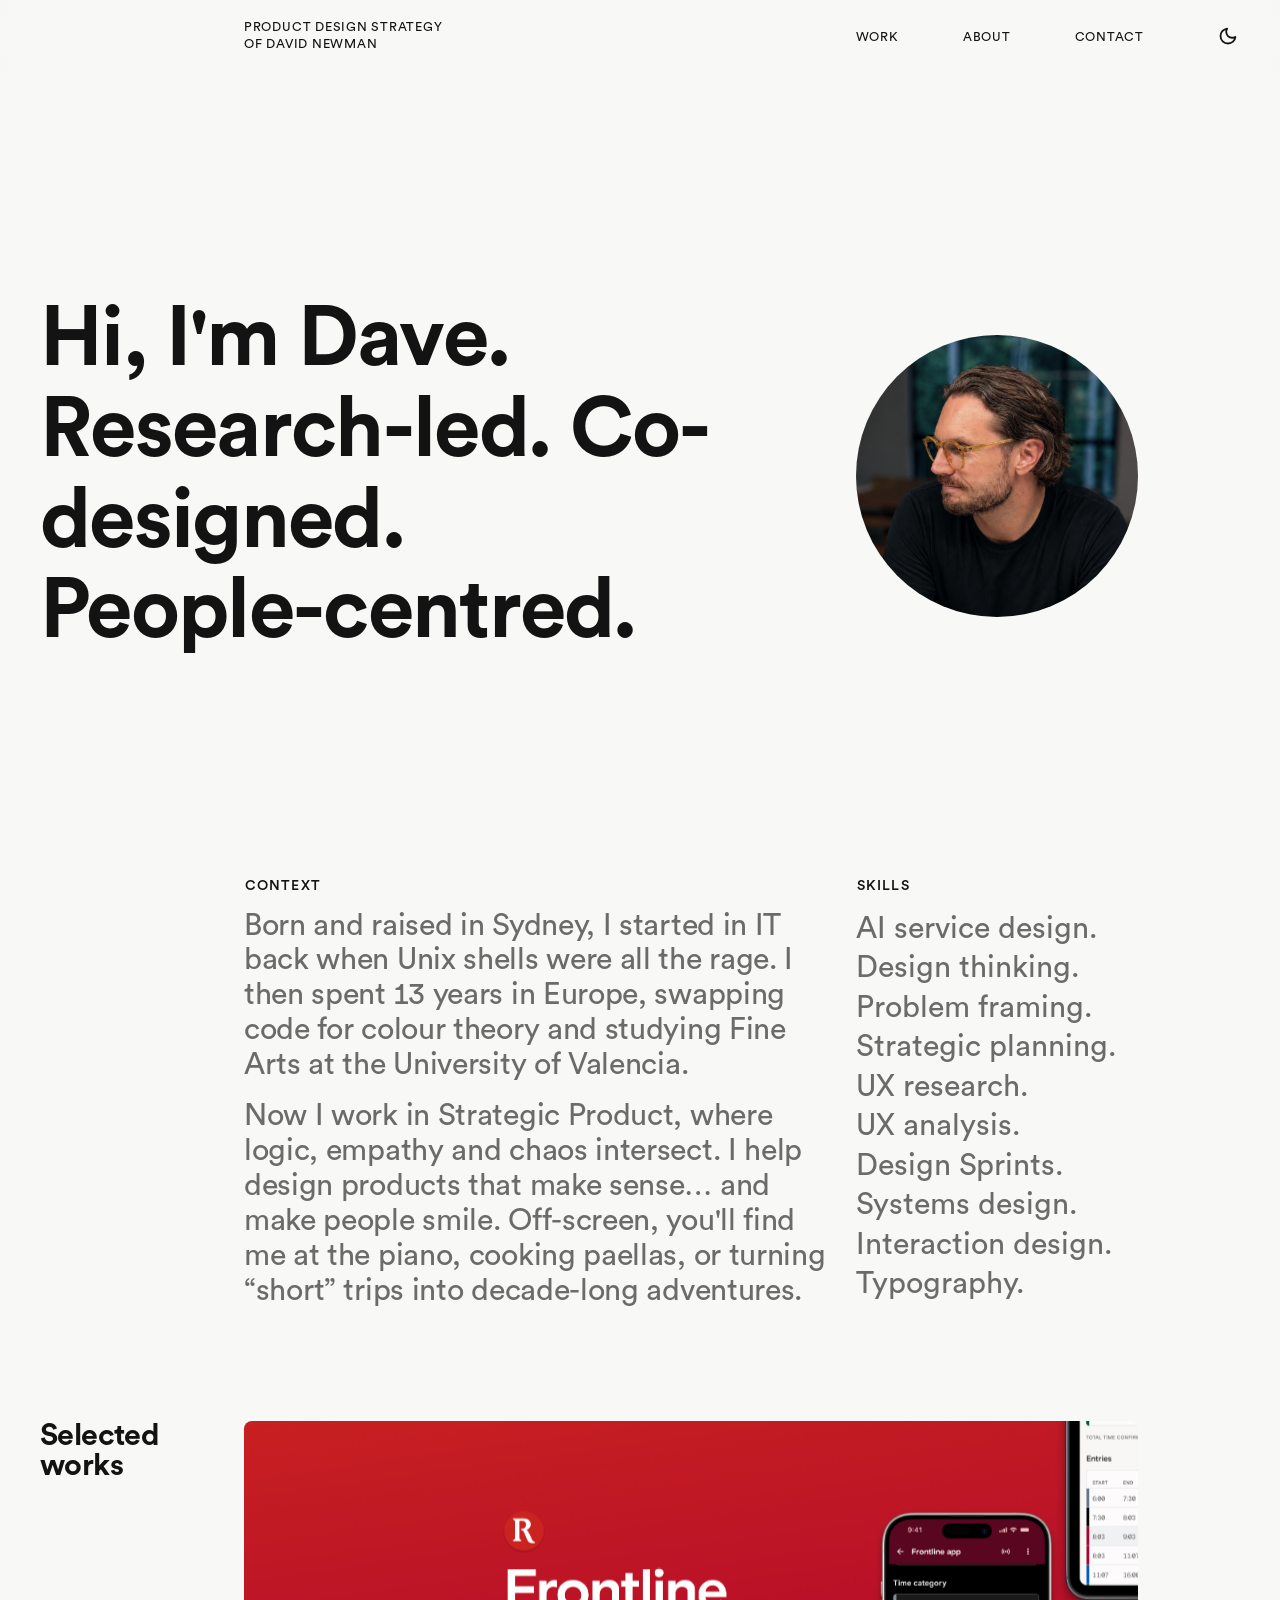
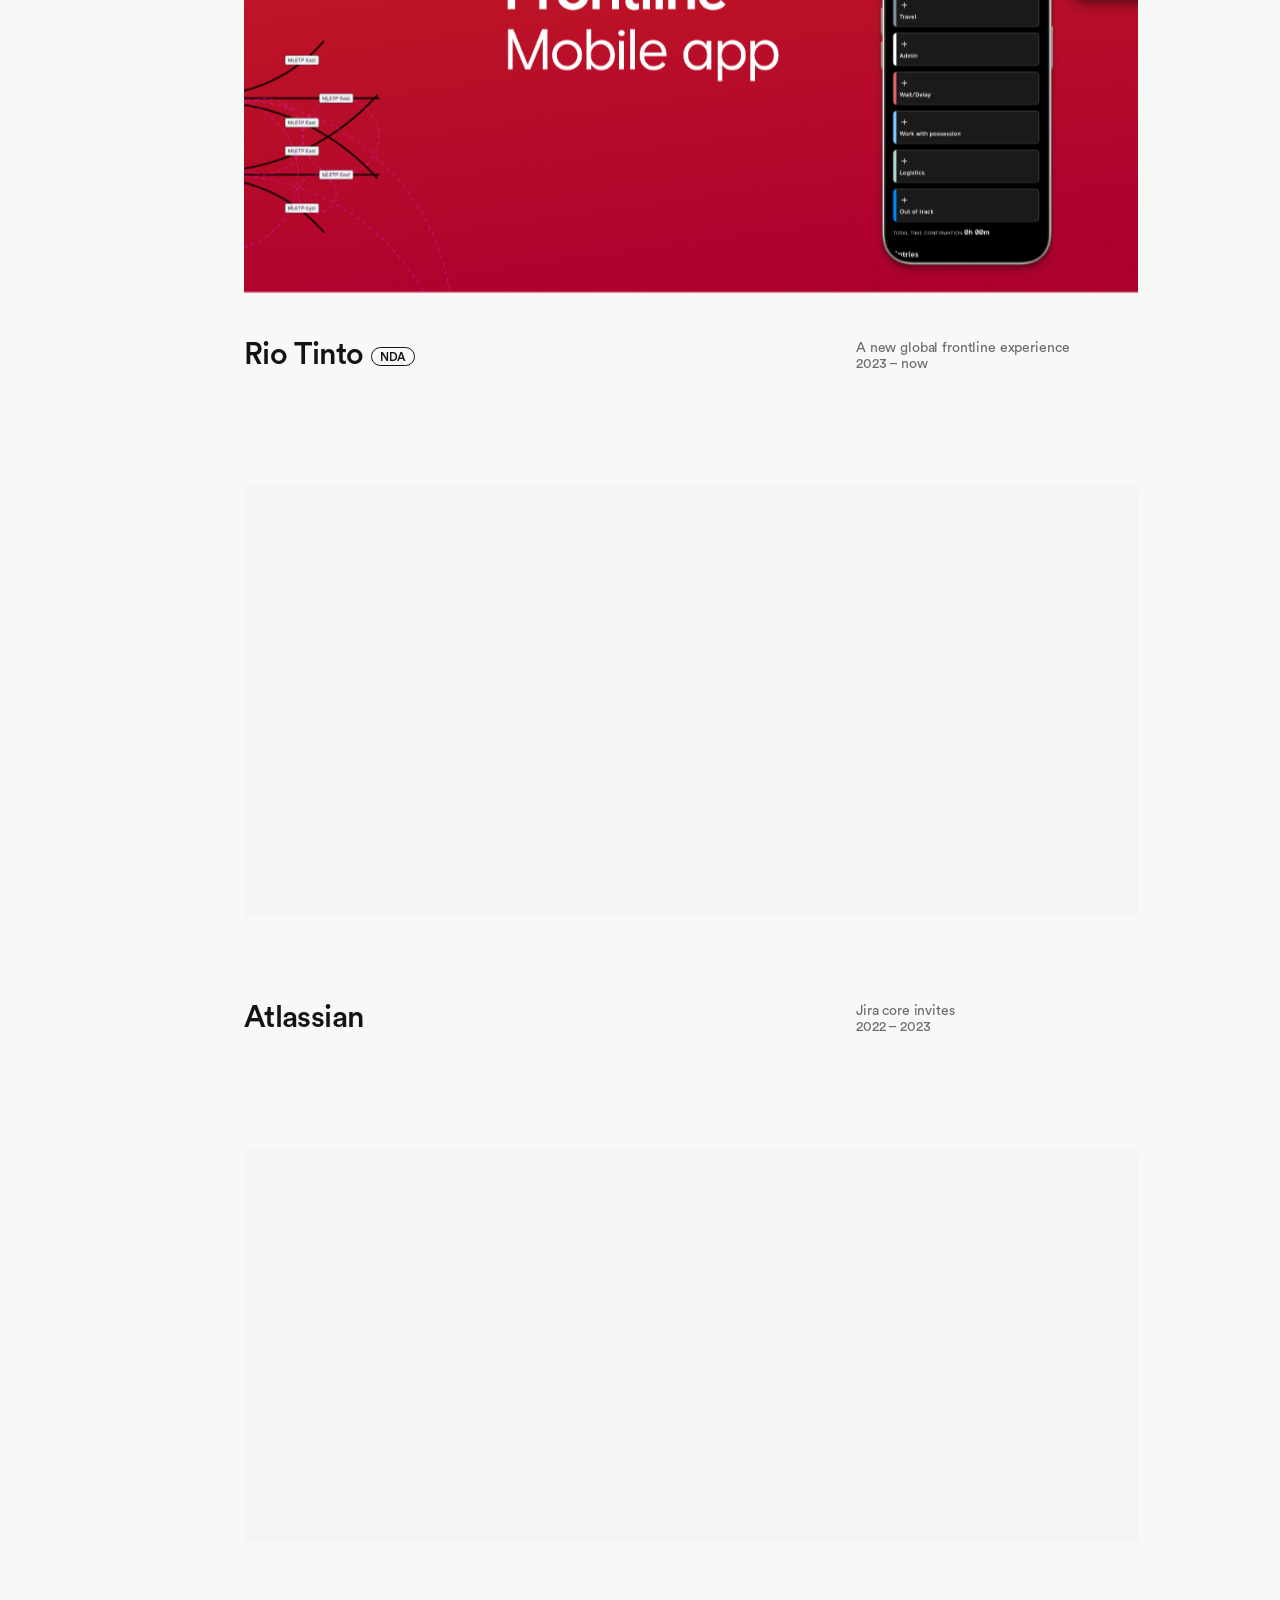
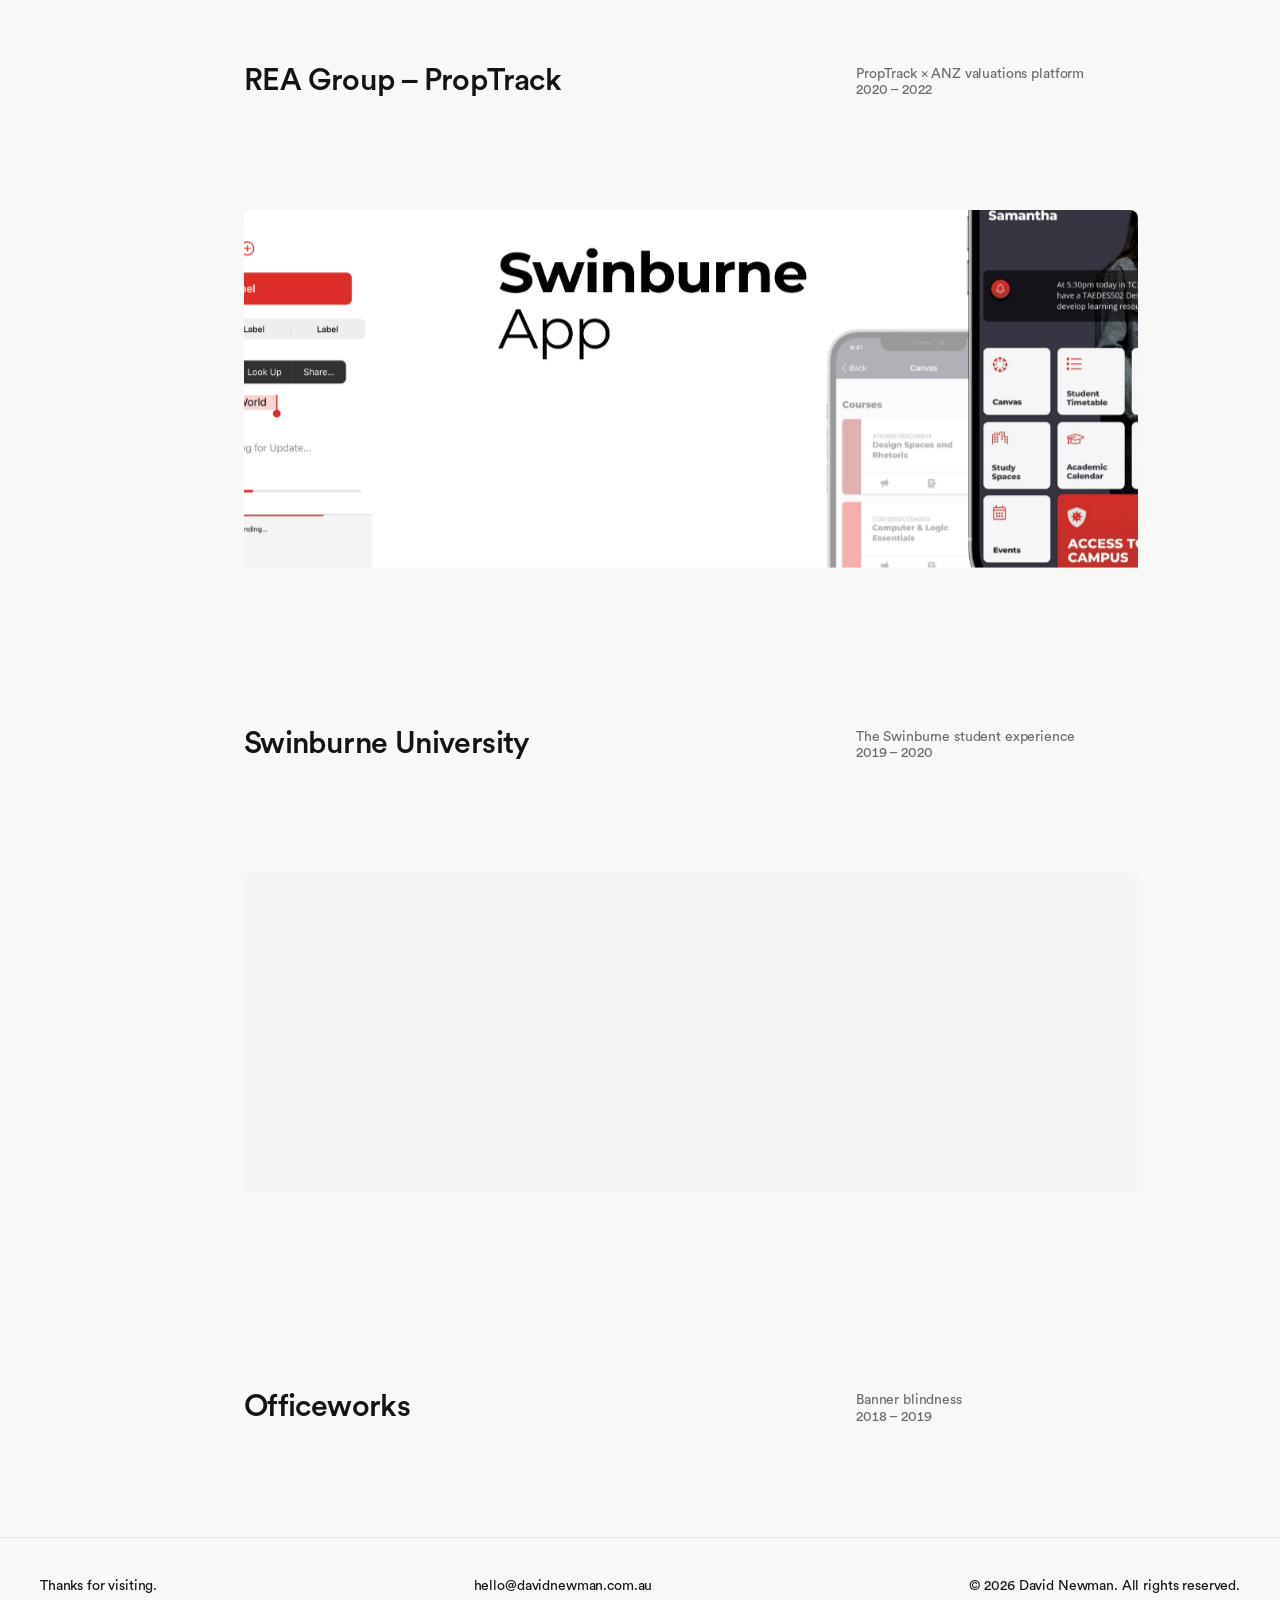
==== commit 9be169eb: "Update site content and shared navigation" ====
--- a/index.html
+++ b/index.html
@@ -24,7 +24,7 @@
   <a class="skip-link" href="#main">Skip to content</a>
   <header class="site-header">
     <div class="container site-header__inner">
-      <a class="brand" href="./">David Newman Design</a>
+      <a class="brand" href="./">Product Design strategy<br> of David Newman</a>
       <nav class="nav" aria-label="Main">
         <ul>
         <li><a href="./work/">Work</a></li>
@@ -37,37 +37,33 @@
 
   <main id="main">
     <section class="container home-hero">
-      <!-- <p class="eyebrow">Hello! I'm Dave — Product Design Strategist</p> -->
-      <h1 class="display"><span class="expressive accent">Hi, I'm Dave.</span><br>Research-led. Co-designed.<br>People-centred.</h1>
-      <!-- <p class="home-hero__cta"><a class="cta" href="./contact/">Let's work together</a></p> -->
+      <h1 class="display"><span class="">Hi, I'm Dave.</span><br>Research-led. Co-designed.<br>People-centred.</h1>
+      <div class="parallax portrait-frame">
+          <img src="./assets/img/Profile-inverse.jpg" alt="Portrait of David Newman" loading="lazy" decoding="async" class="portrait parallax__media">
+        </div>
     </section>
 
-    <section class="container section--tight">
-      <div class="grid grid--aside">
-        <div class="parallax portrait-frame">
-          <img src="./assets/img/Profile-inverse.jpg" alt="Portrait of David Newman" loading="lazy" decoding="async" class="portrait parallax__media">
+    <section class="container">
+      <div class="grid grid--inset">
+        <div class=" col-6">
+          <h2 class="eyebrow">Context</h2>
+          <p class="lead subtle">Born and raised in Sydney, I started in IT back when Unix shells were all the rage. I then spent 13 years in Europe, swapping code for colour theory and studying Fine Arts at the University of Valencia.</p>
+          <p class="lead subtle">Now I work in Strategic Product, where logic, empathy and chaos intersect. I help design products that make sense… and make people smile. Off-screen, you'll find me at the piano, cooking paellas, or turning “short” trips into decade-long adventures.</p>
         </div>
-        <div class="grid grid--2">
-          <div class="reveal">
-            <h2 class="eyebrow">Skills</h2>
-            <ul class="skills">
-              <li>AI service design.</li><li>Design thinking.</li><li>Problem framing.</li><li>Strategic planning.</li>
-              <li>UX research.</li><li>UX analysis.</li><li>Design Sprints.</li><li>Systems design.</li>
-              <li>Interaction design.</li><li>Typography.</li>
-            </ul>
-          </div>
-          <div class="reveal">
-            <h2 class="eyebrow">Context</h2>
-            <p class="lead">Born and raised in Sydney, I started in IT back when Unix shells were all the rage. I then spent 13 years in Europe, swapping code for colour theory and studying Fine Arts at the University of Valencia.</p>
-            <p>Now I work in Strategic Product, where logic, empathy and chaos intersect. I help design products that make sense… and make people smile. Off-screen, you'll find me at the piano, cooking paellas, or turning “short” trips into decade-long adventures.</p>
-          </div>
+        <div class=" col-4">
+          <h2 class="eyebrow">Skills</h2>
+          <ul class="skills subtle">
+            <li>AI service design.</li><li>Design thinking.</li><li>Problem framing.</li><li>Strategic planning.</li>
+            <li>UX research.</li><li>UX analysis.</li><li>Design Sprints.</li><li>Systems design.</li>
+            <li>Interaction design.</li><li>Typography.</li>
+          </ul>
         </div>
       </div>
     </section>
 
-    <section class="section section--inverse" aria-labelledby="selected">
+    <section class="section" aria-labelledby="selected">
       <div class="container">
-        <h2 id="selected" class="display" style="font-size: var(--fs-xl); margin-bottom: var(--space-5);">Selected works</h2>
+        <h2 id="selected" class="title col-2" style="">Selected works</h2>
         <div class="cards">
           <a class="card reveal" href="./work/rio-tinto/">
             <div class="card__media parallax"><img class="parallax__media" src="./assets/img/rio-tinto/cover.jpg" alt="Rio Tinto — A new global frontline experience" loading="lazy" decoding="async"></div>
--- a/assets/css/styles.css
+++ b/assets/css/styles.css
@@ -33,12 +33,14 @@
   --fs-xs: 0.875rem;
   --fs-sm: 1rem;
   --fs-md: clamp(1.125rem, 1rem + 0.4vw, 1.375rem);
-  --fs-lg: clamp(1.5rem, 1.2rem + 1vw, 2rem);
+  --fs-lg: clamp(1.4rem, 1.1rem + 1vw, 1.9rem);
   --fs-xl: clamp(2rem, 1.4rem + 2.4vw, 3.25rem);
   --fs-display: clamp(2.75rem, 1.2rem + 6vw, 5.25rem);
   --lh-tight: 1.08;
-  --lh-snug: 1.25;
-  --lh-body: 1.55;
+  --lh-snug: 1;
+  --lh-body: 1.15;
+  --ls-body: -0.01em;
+  --ls-heading: -0.02em;
 
   /* space */
   --space-1: 0.25rem;
@@ -61,8 +63,9 @@
 
   /* typography */
   --subtitle-size: 0.8rem;
-  --subtitle-weight: 700;
-  --subtitle-letter-spacing: 0.08em;
+  --subtitle-weight: 400;
+  --subtitle-letter-spacing: 0.06em;
+  --subtitle-line-height: 1.3;
 }
 
 html[data-theme="dark"] {
@@ -93,8 +96,8 @@
 }
 img, svg, video { display: block; max-width: 100%; height: auto; }
 img { background: var(--color-surface); }
-h1, h2, h3, h4 { margin: 0; font-weight: 500; line-height: var(--lh-snug); text-wrap: balance; }
-p { margin: 0 0 var(--space-3); text-wrap: pretty; }
+h1, h2, h3, h4 { margin: 0; font-weight: 500; line-height: var(--lh-snug); text-wrap: balance; font-feature-settings: 'ss01' on, 'ss02' off, 'ss04' on, 'ss05' on; letter-spacing: var(--ls-heading); }
+p { margin: 0 0 var(--space-3); text-wrap: pretty; font-feature-settings: 'salt' off, 'ss01' off, 'ss02' off, 'ss04' on, 'ss05' on; letter-spacing: var(--ls-body); }
 p:last-child { margin-bottom: 0; }
 a { color: inherit; text-underline-offset: 0.2em; }
 a:hover { color: var(--color-accent); }
@@ -122,10 +125,20 @@
 .section--tight { padding-block: var(--space-6); }
 .section--inverse { background: var(--color-inverse-bg); color: var(--color-inverse-fg); }
 .grid { display: grid; gap: var(--space-5); }
+.grid--inset { grid-column: 1 / -1; gap: var(--space-4); }
+.col-6, .col-4 { grid-column: 1 / -1; }
 @media (min-width: 48rem) {
   .grid--2 { grid-template-columns: repeat(2, 1fr); }
   .grid--3 { grid-template-columns: repeat(3, 1fr); }
   .grid--aside { grid-template-columns: minmax(12rem, 1fr) 3fr; }
+  .grid--inset {
+    grid-column: 3 / -1;
+    grid-template-columns: repeat(10, minmax(0, 1fr));
+  }
+  .col-6 { grid-column: span 6; }
+  .col-4 { grid-column: span 4; }
+  .col-2 { grid-column: span 2; }
+  
 }
 .stack > * + * { margin-top: var(--space-4); }
 
@@ -156,40 +169,37 @@
   grid-column: 11 / -1; display: flex; align-items: center; justify-self: end; gap: var(--space-3);
 }
 .brand {
-  grid-column: 1 / span 3; justify-self: start; align-self: center;
-  font-weight: var(--subtitle-weight); color: var(--color-muted); text-decoration: none; text-transform: uppercase; letter-spacing: var(--subtitle-letter-spacing); font-size: var(--subtitle-size);
+  grid-column: 3 / span 3; justify-self: start; align-self: center;
+  font-weight: var(--subtitle-weight); color: var(--color-fg); text-decoration: none; text-transform: uppercase; letter-spacing: var(--subtitle-letter-spacing); font-size: var(--subtitle-size);
 }
 .nav {
-  grid-column: 9 / span 2 ; display: flex; justify-self: end; align-items: center;
-}
-.nav ul { display: flex; gap: var(--space-4); list-style: none; margin: 0; padding: 0; }
+  grid-column: 9 / span 2; display: flex; justify-self: start; align-items: center;
+}
+.nav ul { display: flex; gap: var(--space-6); list-style: none; margin: 0; padding: 0; }
 .nav a {
-  text-decoration: none; font-weight: var(--subtitle-weight); color: var(--color-muted); text-transform: uppercase; letter-spacing: var(--subtitle-letter-spacing); font-size: var(--subtitle-size);
+  text-decoration: none; font-weight: var(--subtitle-weight); color: var(--color-fg); text-transform: uppercase; letter-spacing: var(--subtitle-letter-spacing); font-size: var(--subtitle-size); line-height: var(--subtitle-line-height); transition: color 200ms ease;
 }
 .nav a[aria-current="page"] { color: var(--color-accent); }
-.brand { white-space: nowrap; }
+.brand { white-space: nowrap; line-height: var(--subtitle-line-height); }
 .theme-toggle {
-  display: inline-flex; align-items: center; gap: 0.5rem;
-  border: 1px solid var(--color-line); border-radius: 999px;
-  background: transparent; color: var(--color-fg);
-  padding: 0.55rem 0.8rem; font: inherit; font-size: 0.875rem; font-weight: 500;
-  cursor: pointer; transition: background-color 200ms ease, border-color 200ms ease, transform 200ms ease;
-}
-.theme-toggle:hover { border-color: var(--color-accent); }
+  display: inline-grid; place-items: center; width: 1.5rem; height: 1.5rem;
+  padding: 0; border: 0; border-radius: 50%;
+  background: transparent; color: var(--color-fg); cursor: pointer;
+  transition: background-color 200ms ease, transform 200ms ease;
+}
+.theme-toggle:hover { background: var(--color-surface); }
 .theme-toggle:active { transform: translateY(1px); }
-.theme-toggle__icon { font-size: 1rem; line-height: 1; }
+.theme-toggle__icon { display: block; width: 20px; height: 20px; background: transparent; }
 @media (max-width: 30rem) {
-  .brand { font-size: 1rem; }
+  .site-header__inner {
+    grid-template-columns: repeat(3, minmax(0, 1fr));
+    row-gap: var(--space-2); padding-block: var(--space-2);
+  }
+  .brand { grid-column: 1 / -1; grid-row: 1; font-size: 1rem; }
+  .nav { grid-column: 1 / span 2; grid-row: 2; }
   .nav ul { gap: var(--space-3); }
-  .nav a { font-size: 0.9375rem; }
-  .theme-toggle__label { display: none; }
-  .site-header__inner {
-    grid-template-columns: repeat(2, minmax(0, 1fr));
-  }
-  .brand { grid-column: 1 / span 1; }
-  .nav { grid-column: 2 / -1; }
-  .site-header__actions { grid-column: 2 / -1; justify-self: end; }
-  .home-hero > * { grid-column: 1 / -1; }
+  .nav a { font-size: 0.75rem; }
+  .site-header__actions { grid-column: 3; grid-row: 2; }
 }
 @media (max-width: 47.99rem) {
   .cs-toc { position: static; border-bottom: 1px solid var(--color-line); padding-bottom: var(--space-4); }
@@ -202,10 +212,12 @@
 .site-footer a { text-decoration: none; }
 
 /* text */
-.eyebrow { font-size: var(--fs-xs); text-transform: uppercase; letter-spacing: 0.08em; color: var(--color-muted); margin-bottom: var(--space-3); }
+.eyebrow { font-size: var(--fs-xs); text-transform: uppercase; letter-spacing: 0.08em; color: var(--color-fg); margin-bottom: var(--space-3); padding-left:1px }
 .section--inverse .eyebrow { color: #a3a3a3; }
 .display { font-size: var(--fs-display); font-weight: 700; line-height: var(--lh-tight); letter-spacing: -0.02em; }
-.lead { font-size: var(--fs-lg); line-height: 1.35; max-width: 52rem; }
+.lead { font-size: var(--fs-lg); line-height: var(--lh-body); max-width: 52rem; }
+.title { font-size: var(--fs-lg); font-weight: 700; line-height: var(--lh-snug); margin-bottom: var(--space-3); }
+.subtle { color: var(--color-muted); } 
 .prose { max-width: var(--measure); font-size: var(--fs-md); }
 .prose h3 { font-size: var(--fs-lg); margin-bottom: var(--space-3); }
 .prose ul { margin: 0 0 var(--space-3); }
@@ -221,10 +233,10 @@
 .accent { color: var(--color-accent); }
 .expressive { font-family: var(--font-serif); font-style: italic; font-weight: 400; }
 /* project cards */
-.cards { display: grid; gap: var(--space-5); }
+.cards { display: grid; gap: var(--space-7) var(--space-4); grid-column: 3 / span 9} }
 @media (min-width: 48rem) { .cards { grid-template-columns: repeat(2, 1fr); } }
-.card { display: block; text-decoration: none; }
-.card__media { overflow: hidden; border-radius: var(--radius); aspect-ratio: 4 / 3; }
+.card { display: block; text-decoration: none;}
+.card__media { overflow: hidden; border-radius: var(--radius); aspect-ratio: 16 / 9; }
 .card__media img, .parallax__media { width: 100%; height: 100%; object-fit: cover; transform: translate3d(0, 0, 0) scale(1.08); transition: transform var(--dur) var(--ease-out); }
 .card:hover .card__media img { transform: scale(1.04); }
 .parallax {
@@ -237,9 +249,9 @@
   transform: translate3d(0, 0, 0) scale(var(--parallax-scale));
 }
 .card:hover .parallax__media { transform: scale(var(--parallax-scale)); }
-.card__body { display: flex; justify-content: space-between; gap: var(--space-3); padding-top: var(--space-3); }
-.card__title { font-size: var(--fs-lg); }
-.card__meta { color: var(--color-muted); font-size: var(--fs-xs); text-align: right; }
+.card__body { display: grid; grid-template-columns: repeat(9, 1fr); gap: var(--space-4); padding-top: var(--space-3); }
+.card__title { font-size: var(--fs-lg); grid-column: 1 / span 4;}
+.card__meta { color: var(--color-muted); grid-column: 7 / span 3; font-size: var(--fs-xs); text-align: left; }
 .section--inverse .card__meta { color: #a3a3a3; }
 .card:hover .card__title { color: var(--color-accent); }
 .badge { display: inline-block; font-size: 0.75rem; padding: 0.15rem 0.5rem; border: 1px solid currentColor; border-radius: 999px; margin-left: var(--space-2); vertical-align: middle; }
@@ -303,12 +315,14 @@
 .nda { padding: var(--space-5); border: 1px solid var(--color-line); border-radius: var(--radius); max-width: var(--measure); }
 
 /* 6. Pages ---------------------------------------------------------------- */
-.home-hero { padding-block: var(--space-7) var(--space-6); display: grid; grid-template-columns: repeat(var(--grid-columns), minmax(0, 1fr)); }
-.home-hero > * { grid-column: 1 / span 12; }
+/* .home-hero { padding-block: var(--space-6) var(--space-6); display: grid; grid-template-columns: repeat(var(--grid-columns), minmax(0, 1fr)); height: 85vh; min-height: 28rem; align-items: center; } */
+.home-hero { padding-block: 0; display: grid; grid-template-columns: repeat(var(--grid-columns), minmax(0, 1fr)); height: calc(97.5vh - 72px); min-height: 28rem; align-items: center; }
+
+.home-hero > h1 { grid-column: 1 / span 8; }
 /* .home-hero p { grid-column: 2 / span 6; } */
 /* .home-hero .display { max-width: 18ch; } */
 .home-hero__cta { margin-top: var(--space-5); }
-.portrait-frame { border-radius: var(--radius); overflow: hidden; max-width: 28rem; }
+.portrait-frame { grid-column: 9 / span 3; border-radius: 100%; overflow: hidden; max-width: 28rem; max-height: 28rem; aspect-ratio: 1 / 1;  }
 .portrait { border-radius: var(--radius); width: 100%; max-width: 28rem; aspect-ratio: 4 / 5; object-fit: cover; }
 
 /* 7. Motion --------------------------------------------------------------- */
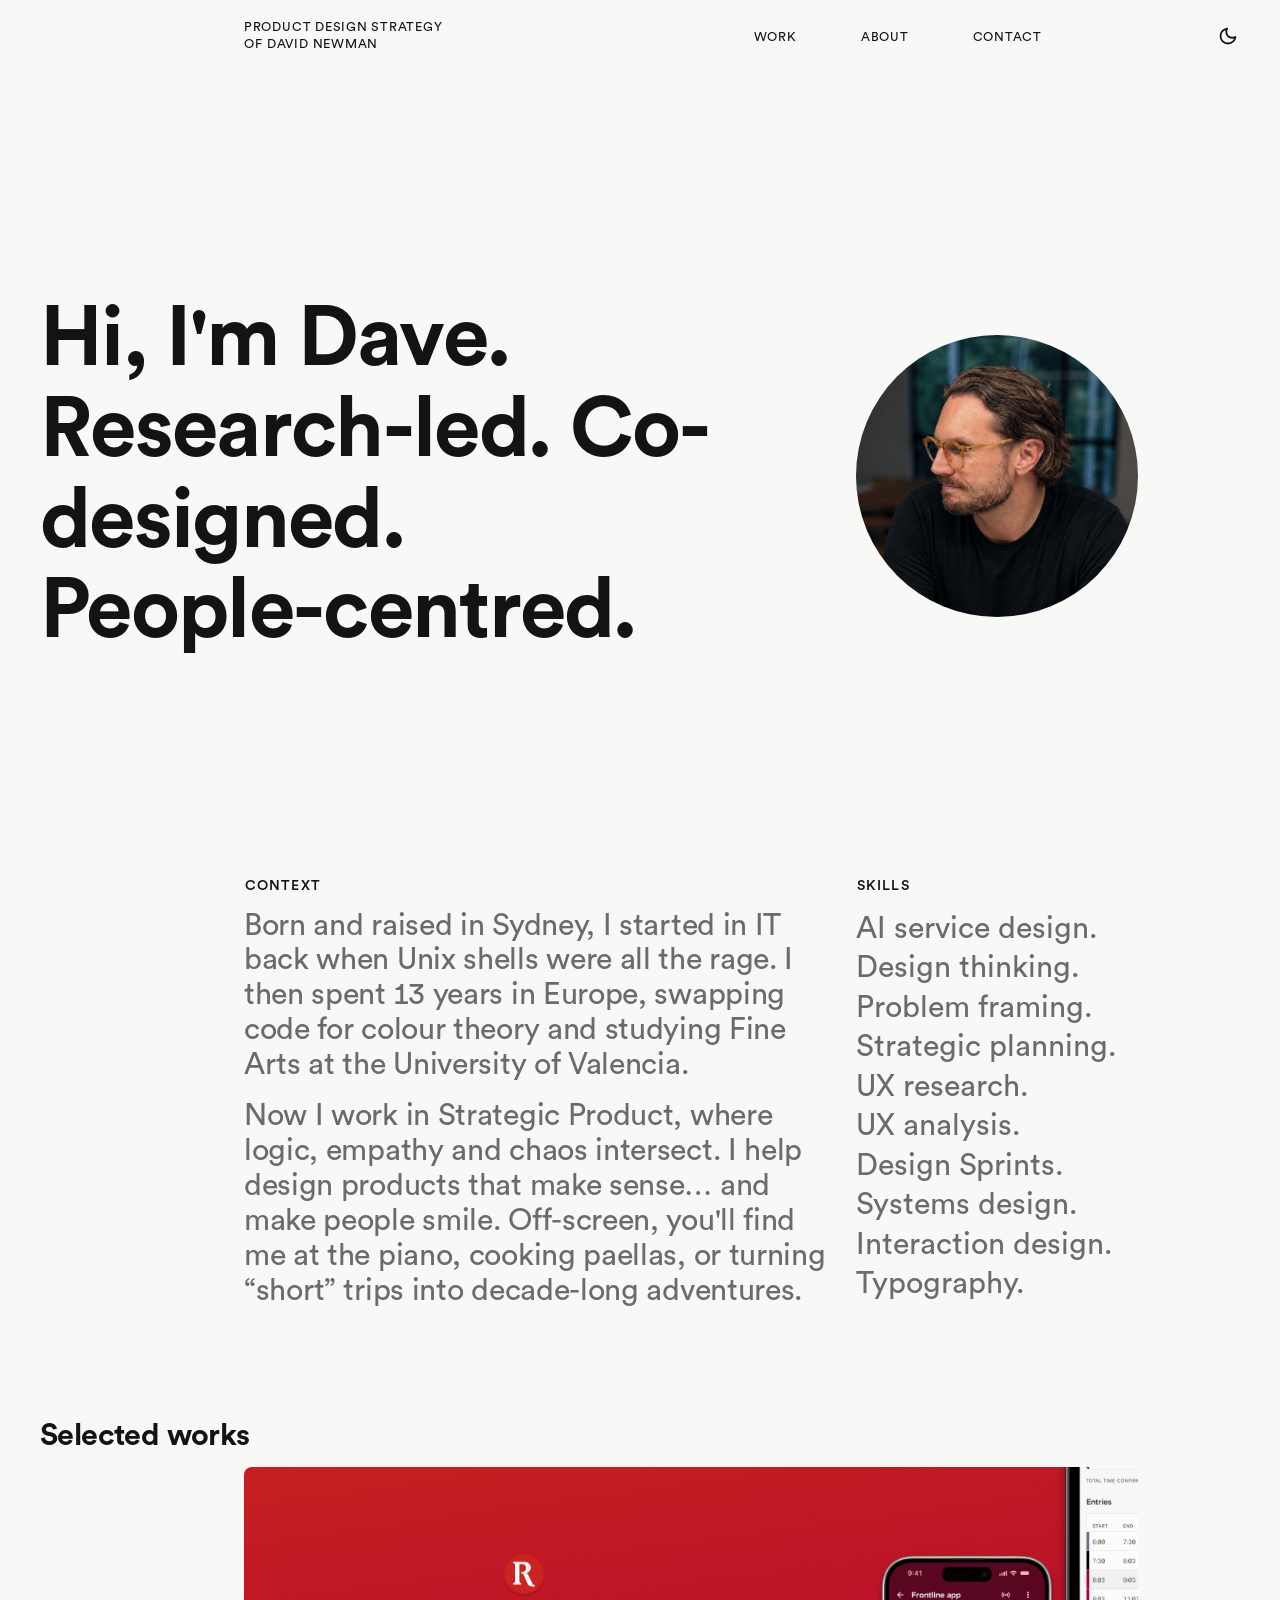
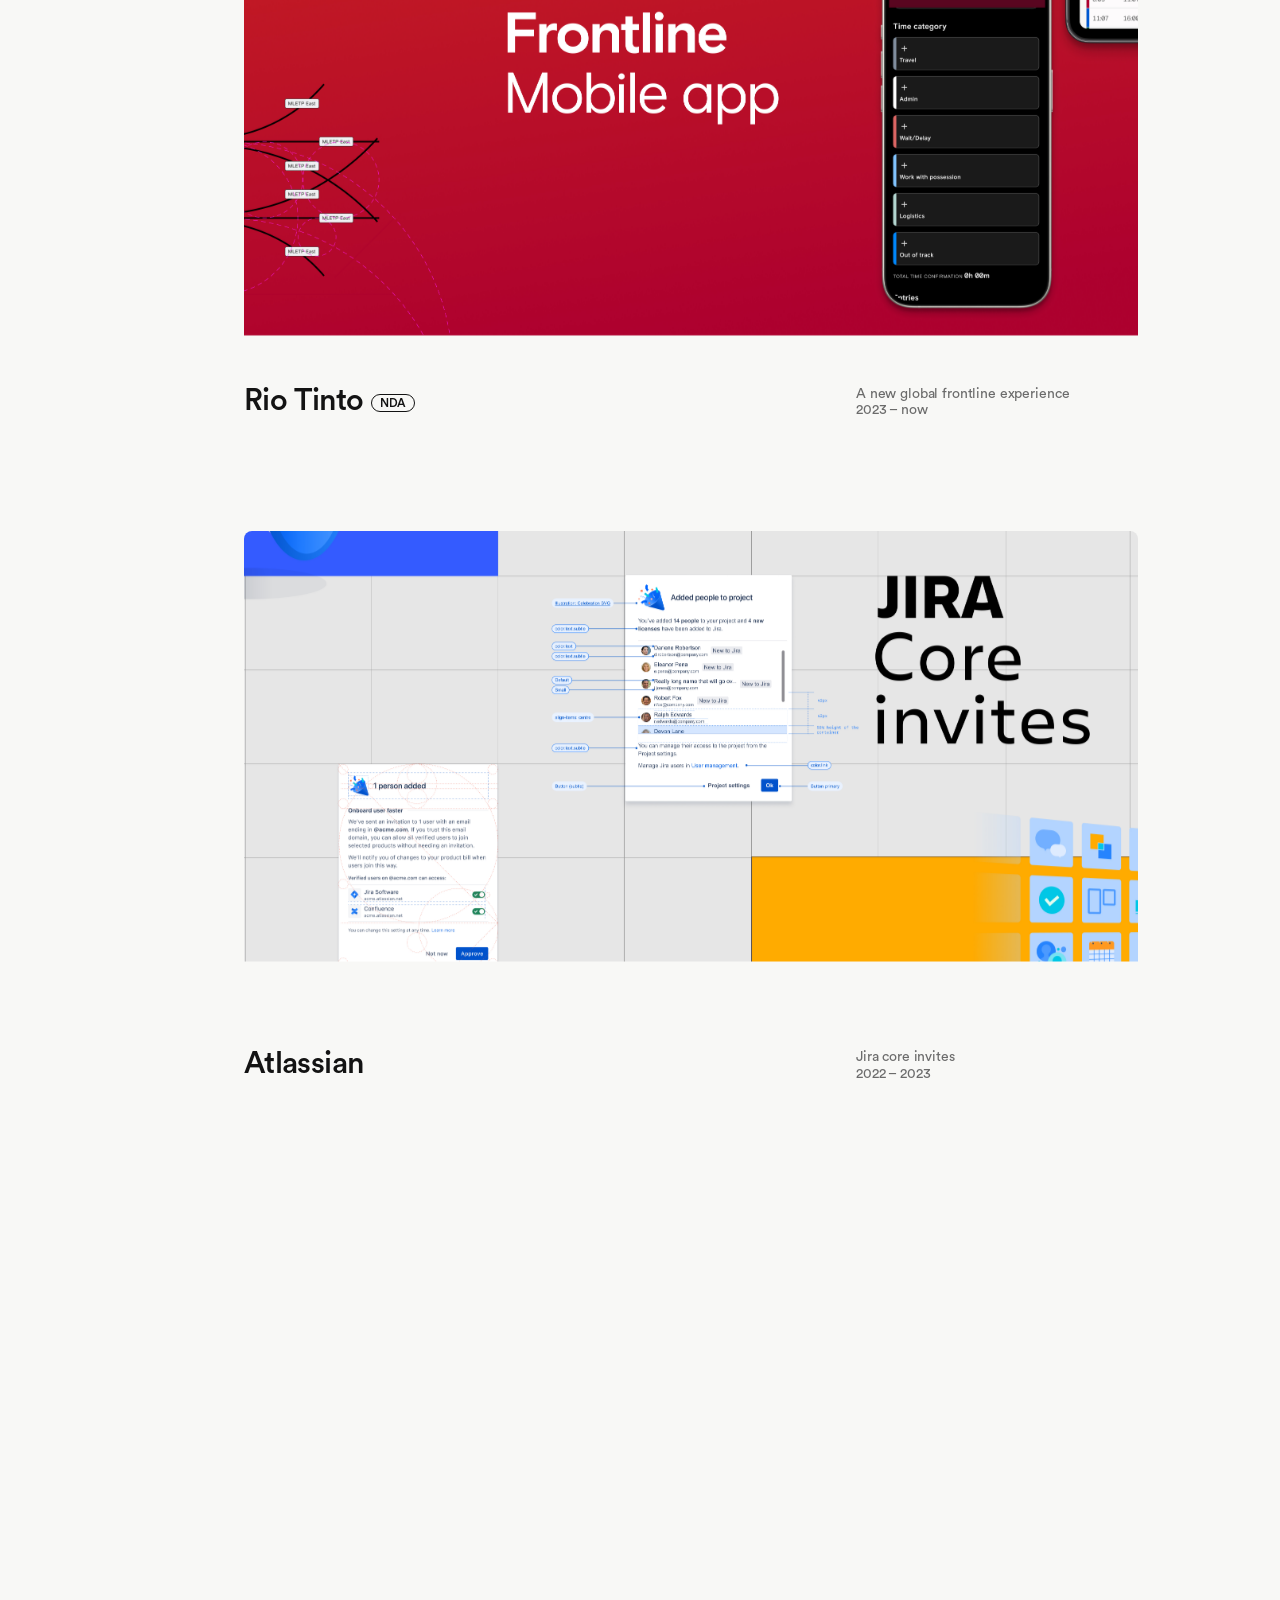
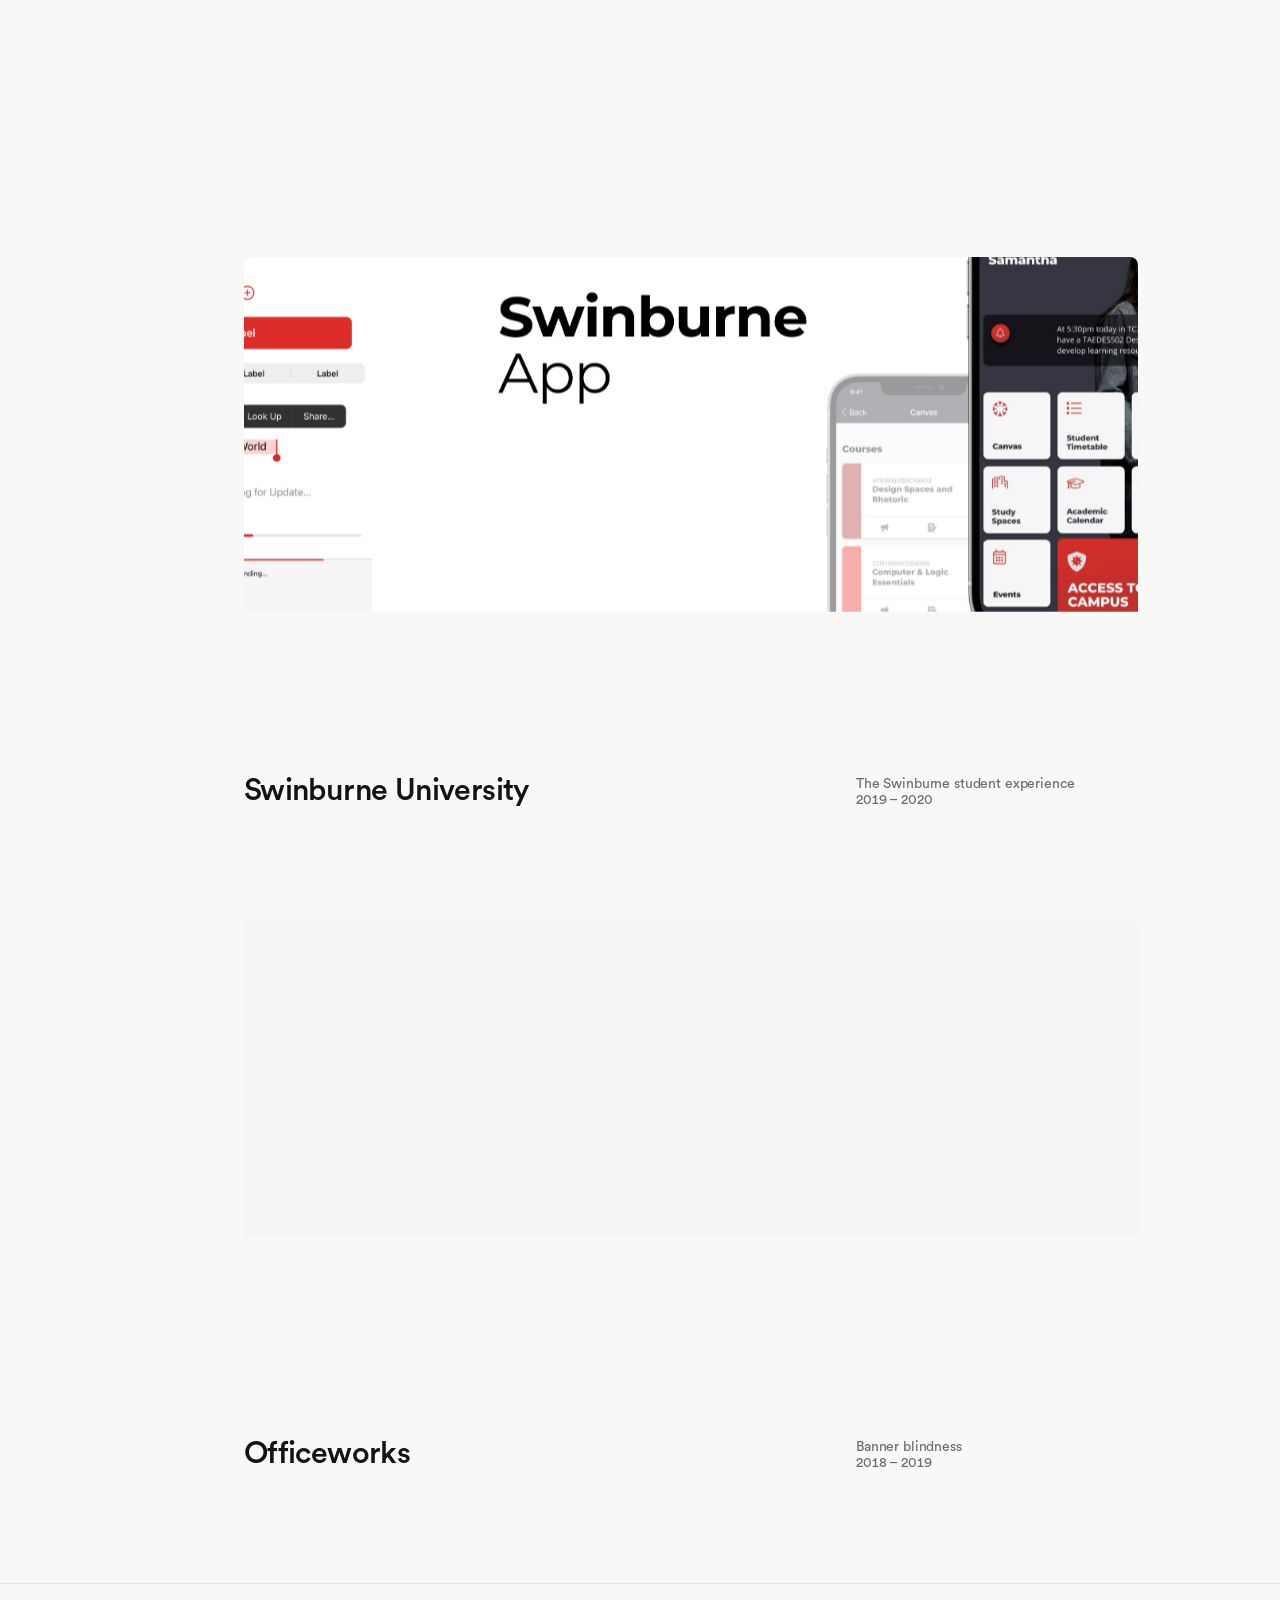
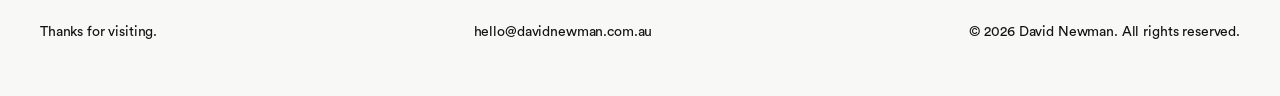
==== commit 7dddca9d: "Condense header brand on scroll - Intro "Product Design strategy / of" folds away over the first 160" ====
--- a/index.html
+++ b/index.html
@@ -24,7 +24,7 @@
   <a class="skip-link" href="#main">Skip to content</a>
   <header class="site-header">
     <div class="container site-header__inner">
-      <a class="brand" href="./">Product Design strategy<br> of David Newman</a>
+      <a class="brand" href="./"><span class="brand__line">Product Design strategy</span><span class="brand__of">of</span><strong class="brand__name">David Newman</strong></a>
       <nav class="nav" aria-label="Main">
         <ul>
         <li><a href="./work/">Work</a></li>
--- a/assets/css/styles.css
+++ b/assets/css/styles.css
@@ -39,8 +39,10 @@
   --lh-tight: 1.08;
   --lh-snug: 1;
   --lh-body: 1.15;
+  --lh-open: 1.4;
   --ls-body: -0.01em;
   --ls-heading: -0.02em;
+  --ls-eyebrow: 0.08em;
 
   /* space */
   --space-1: 0.25rem;
@@ -50,11 +52,18 @@
   --space-5: 2.5rem;
   --space-6: 4rem;
   --space-7: clamp(4rem, 3rem + 5vw, 8rem);
+  --space-8: clamp(8rem, 6rem + 10vw, 16rem);
   --gutter: clamp(1rem, 0.5rem + 2.5vw, 2.5rem);
   --grid-columns: 12;
+  --grid-column-half: 5;
+  --grid-column-full: 10;
+  --grid-inset: 3;
+  --grid-middle: 8;
   --grid-gutter: clamp(1rem, 0.75rem + 0.9vw, 1.5rem);
   --max-width: 100%;
   --measure: 46rem;
+  --vh-hero: 75vh;
+  
 
   /* shape & motion */
   --radius: 0.5rem;
@@ -67,6 +76,8 @@
   --subtitle-letter-spacing: 0.06em;
   --subtitle-line-height: 1.3;
 }
+/* Small-viewport units stop the hero jumping when the mobile URL bar shows/hides */
+@supports (height: 1svh) { :root { --vh-hero: 75svh; } }
 
 html[data-theme="dark"] {
   color-scheme: dark;
@@ -97,7 +108,7 @@
 img, svg, video { display: block; max-width: 100%; height: auto; }
 img { background: var(--color-surface); }
 h1, h2, h3, h4 { margin: 0; font-weight: 500; line-height: var(--lh-snug); text-wrap: balance; font-feature-settings: 'ss01' on, 'ss02' off, 'ss04' on, 'ss05' on; letter-spacing: var(--ls-heading); }
-p { margin: 0 0 var(--space-3); text-wrap: pretty; font-feature-settings: 'salt' off, 'ss01' off, 'ss02' off, 'ss04' on, 'ss05' on; letter-spacing: var(--ls-body); }
+p, dd { margin: 0 0 var(--space-3); text-wrap: pretty; font-feature-settings: 'salt' off, 'ss01' off, 'ss02' off, 'ss04' on, 'ss05' on; letter-spacing: var(--ls-body); }
 p:last-child { margin-bottom: 0; }
 a { color: inherit; text-underline-offset: 0.2em; }
 a:hover { color: var(--color-accent); }
@@ -125,12 +136,13 @@
 .section--tight { padding-block: var(--space-6); }
 .section--inverse { background: var(--color-inverse-bg); color: var(--color-inverse-fg); }
 .grid { display: grid; gap: var(--space-5); }
+.grid--aside { }
 .grid--inset { grid-column: 1 / -1; gap: var(--space-4); }
 .col-6, .col-4 { grid-column: 1 / -1; }
 @media (min-width: 48rem) {
   .grid--2 { grid-template-columns: repeat(2, 1fr); }
   .grid--3 { grid-template-columns: repeat(3, 1fr); }
-  .grid--aside { grid-template-columns: minmax(12rem, 1fr) 3fr; }
+  .grid--aside { grid-column: 1 / span 12; grid-template-columns: subgrid; gap: var(--space-4); }
   .grid--inset {
     grid-column: 3 / -1;
     grid-template-columns: repeat(10, minmax(0, 1fr));
@@ -150,6 +162,7 @@
 .section--inverse .container > * {
   grid-column: 1 / -1;
 }
+.padding-top { padding-top: var(--space-7); }
 
 /* 5. Components ----------------------------------------------------------- */
 /* header */
@@ -173,7 +186,7 @@
   font-weight: var(--subtitle-weight); color: var(--color-fg); text-decoration: none; text-transform: uppercase; letter-spacing: var(--subtitle-letter-spacing); font-size: var(--subtitle-size);
 }
 .nav {
-  grid-column: 9 / span 2; display: flex; justify-self: start; align-items: center;
+  grid-column: var(--grid-middle) / span 3; display: flex; justify-self: start; align-items: center;
 }
 .nav ul { display: flex; gap: var(--space-6); list-style: none; margin: 0; padding: 0; }
 .nav a {
@@ -181,6 +194,29 @@
 }
 .nav a[aria-current="page"] { color: var(--color-accent); }
 .brand { white-space: nowrap; line-height: var(--subtitle-line-height); }
+
+/* Scroll-linked brand: "Product Design strategy / of David Newman" → "DAVID NEWMAN" (bold).
+   --brand-p goes 0 → 1 over the first part of the scroll (set in main.js). */
+.brand {
+  --a: var(--brand-p, 0);                      /* 0 → 1 as the intro folds away */
+  display: block;
+}
+.brand__line {
+  display: block; overflow: hidden;
+  max-height: calc((1 - var(--a)) * 1lh);
+  opacity: calc(1 - var(--a) * 1.5);
+}
+.brand__of {
+  /* fades out over the first 30%, then its space closes over the remaining 70% */
+  --close: clamp(0, 1 - (var(--a) - 0.3) / 0.7, 1);
+  display: inline-block; overflow: hidden; vertical-align: bottom;
+  max-width: calc(var(--close) * 2em);
+  margin-right: calc(var(--close) * 0.35em);
+  opacity: calc(1 - var(--a) / 0.3);
+}
+/* Name is a <strong>, kept regular weight until the intro has fully folded away */
+.brand__name { font-weight: inherit; }
+.site-header.is-condensed .brand__name { font-weight: 700; }
 .theme-toggle {
   display: inline-grid; place-items: center; width: 1.5rem; height: 1.5rem;
   padding: 0; border: 0; border-radius: 50%;
@@ -190,7 +226,18 @@
 .theme-toggle:hover { background: var(--color-surface); }
 .theme-toggle:active { transform: translateY(1px); }
 .theme-toggle__icon { display: block; width: 20px; height: 20px; background: transparent; }
-@media (max-width: 30rem) {
+/* Tablet & phone: brand | nav | toggle on one row, sized to content */
+@media (max-width: 47.99rem) {
+  .site-header__inner { grid-template-columns: minmax(0, 1fr) auto auto; }
+  .brand { grid-column: 1; }
+  .nav { grid-column: 2; }
+  .nav ul { gap: var(--space-4); }
+  .nav a { display: inline-block; padding-block: 0.5rem; } /* bigger tap target */
+  .site-header__actions { grid-column: 3; }
+  .theme-toggle { width: 2.75rem; height: 2.75rem; } /* 44px tap target, icon unchanged */
+}
+/* Small phones: brand on its own row, nav + toggle below */
+@media (max-width: 35.99rem) {
   .site-header__inner {
     grid-template-columns: repeat(3, minmax(0, 1fr));
     row-gap: var(--space-2); padding-block: var(--space-2);
@@ -200,10 +247,6 @@
   .nav ul { gap: var(--space-3); }
   .nav a { font-size: 0.75rem; }
   .site-header__actions { grid-column: 3; grid-row: 2; }
-}
-@media (max-width: 47.99rem) {
-  .cs-toc { position: static; border-bottom: 1px solid var(--color-line); padding-bottom: var(--space-4); }
-  .cs-toc ol { grid-auto-flow: column; justify-content: start; gap: var(--space-4); }
 }
 
 /* footer */
@@ -217,8 +260,9 @@
 .display { font-size: var(--fs-display); font-weight: 700; line-height: var(--lh-tight); letter-spacing: -0.02em; }
 .lead { font-size: var(--fs-lg); line-height: var(--lh-body); max-width: 52rem; }
 .title { font-size: var(--fs-lg); font-weight: 700; line-height: var(--lh-snug); margin-bottom: var(--space-3); }
+h2.title { grid-column: span var(--grid-column-full); }
 .subtle { color: var(--color-muted); } 
-.prose { max-width: var(--measure); font-size: var(--fs-md); }
+.prose { max-width: var(--measure); font-size: var(--fs-md); grid-column: span var(--grid-column-half); }
 .prose h3 { font-size: var(--fs-lg); margin-bottom: var(--space-3); }
 .prose ul { margin: 0 0 var(--space-3); }
 .cta { display: inline-block; font-size: var(--fs-lg); font-weight: 500; color: var(--color-accent); text-decoration: none; border-bottom: 2px solid currentColor; }
@@ -260,37 +304,128 @@
 .skills { list-style: none; padding: 0; margin: 0; font-size: var(--fs-lg); line-height: 1.3; }
 
 /* case study */
-.cs-hero { padding-block: var(--space-6) var(--space-5); }
-.cs-hero__title { font-size: var(--fs-xl); font-weight: 700; letter-spacing: -0.01em; margin-bottom: var(--space-4); }
-.cs-meta { display: grid; gap: var(--space-4); margin-top: var(--space-5); padding-top: var(--space-4); border-top: 1px solid var(--color-line); }
+.cs { min-height: var(--vh-hero); align-items: center;} /* min-height: grows instead of overflowing */
+.cs-hero { display: grid; grid-template-columns: repeat(var(--grid-columns), minmax(0, 1fr)); grid-column: 1 / span 12; gap: var(--space-4); align-items: start;}
+.cs-hero p {grid-column: 1 / span 2;}
+.cs-hero__title { grid-column: 3 / span 4; letter-spacing: -0.01em; margin-bottom: var(--space-4); margin-top: -8px; }
+.cs-meta { display: grid; grid-template-columns: repeat(4, 1fr); grid-column: var(--grid-middle) / span 3; gap: var(--space-4); margin-top: 0; padding-top: 0; line-height: var(--lh-body); }
 @media (min-width: 48rem) { .cs-meta { grid-template-columns: repeat(3, 1fr); } }
-.cs-meta dt { font-size: var(--fs-xs); color: var(--color-muted); text-transform: uppercase; letter-spacing: 0.08em; }
-.cs-meta dd { margin: var(--space-1) 0 0; }
+.cs-meta dt { font-size: var(--fs-xs); color: var(--color-fg); text-transform: uppercase; letter-spacing: var(--ls-eyebrow); margin-bottom: var(--space-3); }
+.cs-meta dd { margin: 0; color: var(--color-body); line-height: var(--lh-open); margin-bottom: var(--space-4); }
 .cs-cover img { width: 100%; border-radius: var(--radius); }
-.cs-toc { position: sticky; top: 5rem; align-self: start; }
+.cs-toc { grid-column: 1 / span 2; position: sticky; top: 6.4rem; align-self: start; }
 .cs-toc ol { list-style: none; padding: 0; margin: 0; display: grid; gap: var(--space-2); }
 .cs-toc a { text-decoration: none; color: var(--color-muted); }
 .cs-toc a:hover, .cs-toc a.is-active { color: var(--color-fg); }
-.cs-section { scroll-margin-top: 6rem; }
-.cs-section + .cs-section { margin-top: var(--space-7); }
-.cs-section > h2 { font-size: var(--fs-xl); margin-bottom: var(--space-4); }
+.cs-section { grid-column:  3 / span 10; display: grid; grid-template-columns: subgrid; min-width: 0; scroll-margin-top: 6rem; }
+.cs-section.grid { grid-template-columns: repeat(10, minmax(0, 1fr)); gap: var(--space-4); }
+/* Zero-specificity default: anything in a section without its own placement spans the full width
+   (e.g. a gallery when JS is off or reduced motion is on). Any class rule overrides it. */
+:where(.cs-section > *) { grid-column: 1 / -1; }
+.align-right { grid-column: 6 / span 5; margin-bottom: var(--space-6); }
+.cs-section + .cs-section { margin-top: var(--space-8); }
 .figure { margin: var(--space-5) 0; }
 .figure img { width: 100%; border-radius: var(--radius); }
 .figure figcaption { font-size: var(--fs-xs); color: var(--color-muted); margin-top: var(--space-2); }
 .gallery { display: grid; gap: var(--space-3); margin: var(--space-5) 0; grid-template-columns: repeat(auto-fill, minmax(min(100%, 16rem), 1fr)); }
-.gallery img { width: 100%; aspect-ratio: 4 / 3; object-fit: cover; border-radius: var(--radius); }
-.gallery--contain img { object-fit: contain; background: var(--color-surface); }
+.gallery img { width: 100%; object-fit: cover;}
+.gallery--contain img { background: transparent; }
+.gallery-scroll { position: relative; grid-column: 1 / span 10; min-width: 0; margin-block: var(--space-5); contain: inline-size; }
+.gallery-scroll__viewport {
+  position: sticky; top: 5rem; width: 100%; min-width: 0; height: var(--vh-hero); overflow: hidden;
+}
+.gallery-scroll__viewport > .gallery--scroll {
+  display: flex; flex-wrap: nowrap; gap: var(--space-3); width: max-content; min-width: 0;
+  max-width: none; margin: 0; will-change: transform; height: var(--vh-hero);
+}
+.gallery-scroll__viewport > .gallery--scroll > img {
+  flex: 0 0 min(68vw, 48rem); max-width: none;
+}
+@media (max-width: 48rem) {
+  /* Swipeable, edge-to-edge carousel: bleeds into the page gutter, snaps back to it */
+  .gallery-scroll { margin-inline: calc(var(--gutter) * -1); margin-block: var(--space-4); contain: none; }
+  .gallery-scroll__viewport {
+    position: static; height: auto; overflow-x: auto; overflow-y: hidden;
+    scroll-snap-type: x proximity; -webkit-overflow-scrolling: touch; overscroll-behavior-x: contain;
+    padding-inline: var(--gutter); scroll-padding-inline: var(--gutter);
+  }
+  .gallery-scroll__viewport > .gallery--scroll { height: auto; transform: none !important; }
+  /* Filmstrip: every image the same height, width follows its own aspect ratio,
+     so wide diagrams stay legible and you swipe across them instead of shrinking them */
+  .gallery-scroll__viewport > .gallery--scroll > img {
+    flex: 0 0 auto; width: auto; max-width: none;
+    height: clamp(14rem, 62vw, 26rem); object-fit: contain; scroll-snap-align: start;
+  }
+}
 .callouts { display: grid; gap: var(--space-4); margin: var(--space-5) 0; }
 @media (min-width: 48rem) { .callouts { grid-template-columns: repeat(2, 1fr); } }
 .callout { padding: var(--space-4); background: var(--color-surface); border-radius: var(--radius); }
 .callout h3 { font-size: var(--fs-md); margin-bottom: var(--space-2); }
-.metrics { display: grid; gap: var(--space-4); margin: var(--space-5) 0; grid-template-columns: repeat(auto-fit, minmax(12rem, 1fr)); }
-.metric { padding: var(--space-4); border-top: 2px solid var(--color-fg); }
+.metrics { grid-column: 7 /span 5; display: grid; gap: var(--space-4); margin:  0 var(--space-5) 0; grid-template-columns: subgrid; }
+.metric { padding: var(--space-4) 0; border-top: 2px solid var(--color-fg); grid-column: span 3 }
 .metric__value { display: block; font-size: var(--fs-xl); font-weight: 700; line-height: 1; }
 .metric__label { display: block; margin-top: var(--space-2); color: var(--color-muted); }
 .metric-group h3 { font-size: var(--fs-md); margin-bottom: var(--space-2); }
 .next-project { display: grid; gap: var(--space-5); }
 @media (min-width: 48rem) { .next-project { grid-template-columns: repeat(2, 1fr); } }
+
+/* Case study — tablet (768–1023px): the 12-col placements get too narrow, so widen them */
+@media (min-width: 48rem) and (max-width: 63.99rem) {
+  .cs-hero__title,
+  .cs-meta { grid-column: 3 / -1; }
+  .cs-section .prose,
+  .align-right,
+  .metrics { grid-column: 1 / -1; }
+  .metrics { margin: var(--space-5) 0; }
+}
+
+/* Case study — phone (<768px): collapse every grid placement to a single full-width column */
+@media (max-width: 47.99rem) {
+  .cs { min-height: 0; padding-block: var(--space-6) var(--space-3); }
+  .cs-section.grid { row-gap: 0; } /* spacing comes from margins, same as non-grid sections */
+  .cs-hero,
+  .grid--aside,
+  .cs-section,
+  .cs-section.grid { grid-template-columns: minmax(0, 1fr); }
+  .cs-hero > *,
+  .cs-hero p,
+  .grid--aside,
+  .grid--aside > *,
+  .cs-section > *,
+  .cs-section > h2.title,
+  .cards { grid-column: 1 / -1; }
+  .grid--aside { gap: var(--space-5); }
+
+  /* On-page nav becomes a horizontal row (must come after the base .cs-toc rule to win) */
+  .cs-toc { position: static; border-bottom: 1px solid var(--color-line); padding-bottom: var(--space-2); }
+  .cs-toc ol { grid-auto-flow: column; justify-content: start; gap: var(--space-4); overflow-x: auto; }
+  .cs-toc a { display: inline-block; padding-block: 0.5rem; white-space: nowrap; }
+
+  .cs-hero { gap: var(--space-4); }
+  .cs-hero .eyebrow { margin-bottom: 0; }
+  .cs-hero__title { margin: 0; }
+  .cs-meta {
+    grid-template-columns: repeat(2, minmax(0, 1fr)); gap: 0 var(--space-4);
+    padding-top: var(--space-4); border-top: 1px solid var(--color-line);
+  }
+  .cs-meta dt { margin-bottom: var(--space-2); }
+  .cs-meta dd { margin-bottom: var(--space-4); }
+
+  /* Body copy steps down a size so headings keep their hierarchy on small screens */
+  .cs-section .lead { font-size: var(--fs-md); line-height: 1.3; }
+  .align-right { margin-bottom: var(--space-4); }
+  .cs-section + .cs-section { margin-top: var(--space-7); }
+
+  .metrics {
+    grid-template-columns: repeat(auto-fit, minmax(6rem, 1fr));
+    gap: var(--space-3); margin: var(--space-4) 0 var(--space-5);
+  }
+  .metric { grid-column: auto; }
+
+  /* Project cards: title above meta instead of a 9-col split */
+  .card__body { grid-template-columns: minmax(0, 1fr); gap: var(--space-1); }
+  .card__title, .card__meta { grid-column: 1 / -1; }
+}
 
 /* timeline (résumé) */
 .timeline { list-style: none; padding: 0; margin: 0; }
